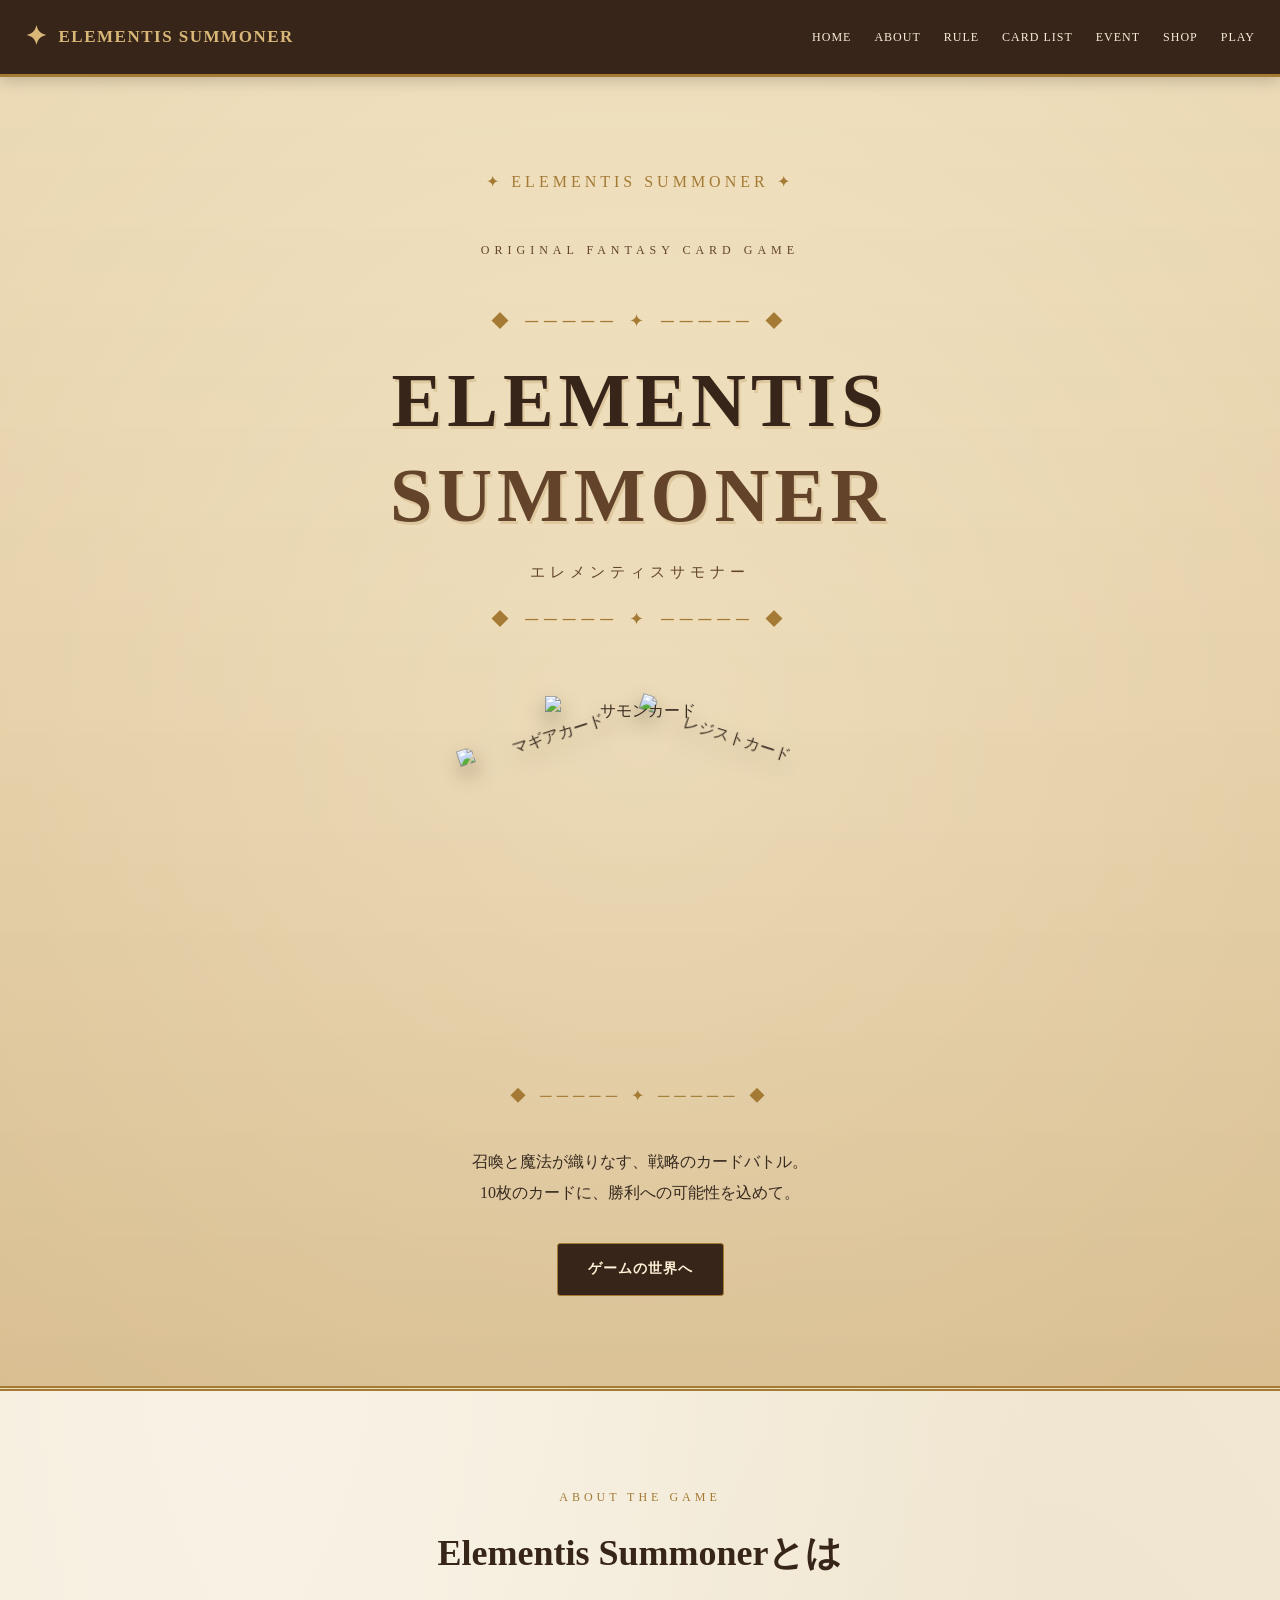
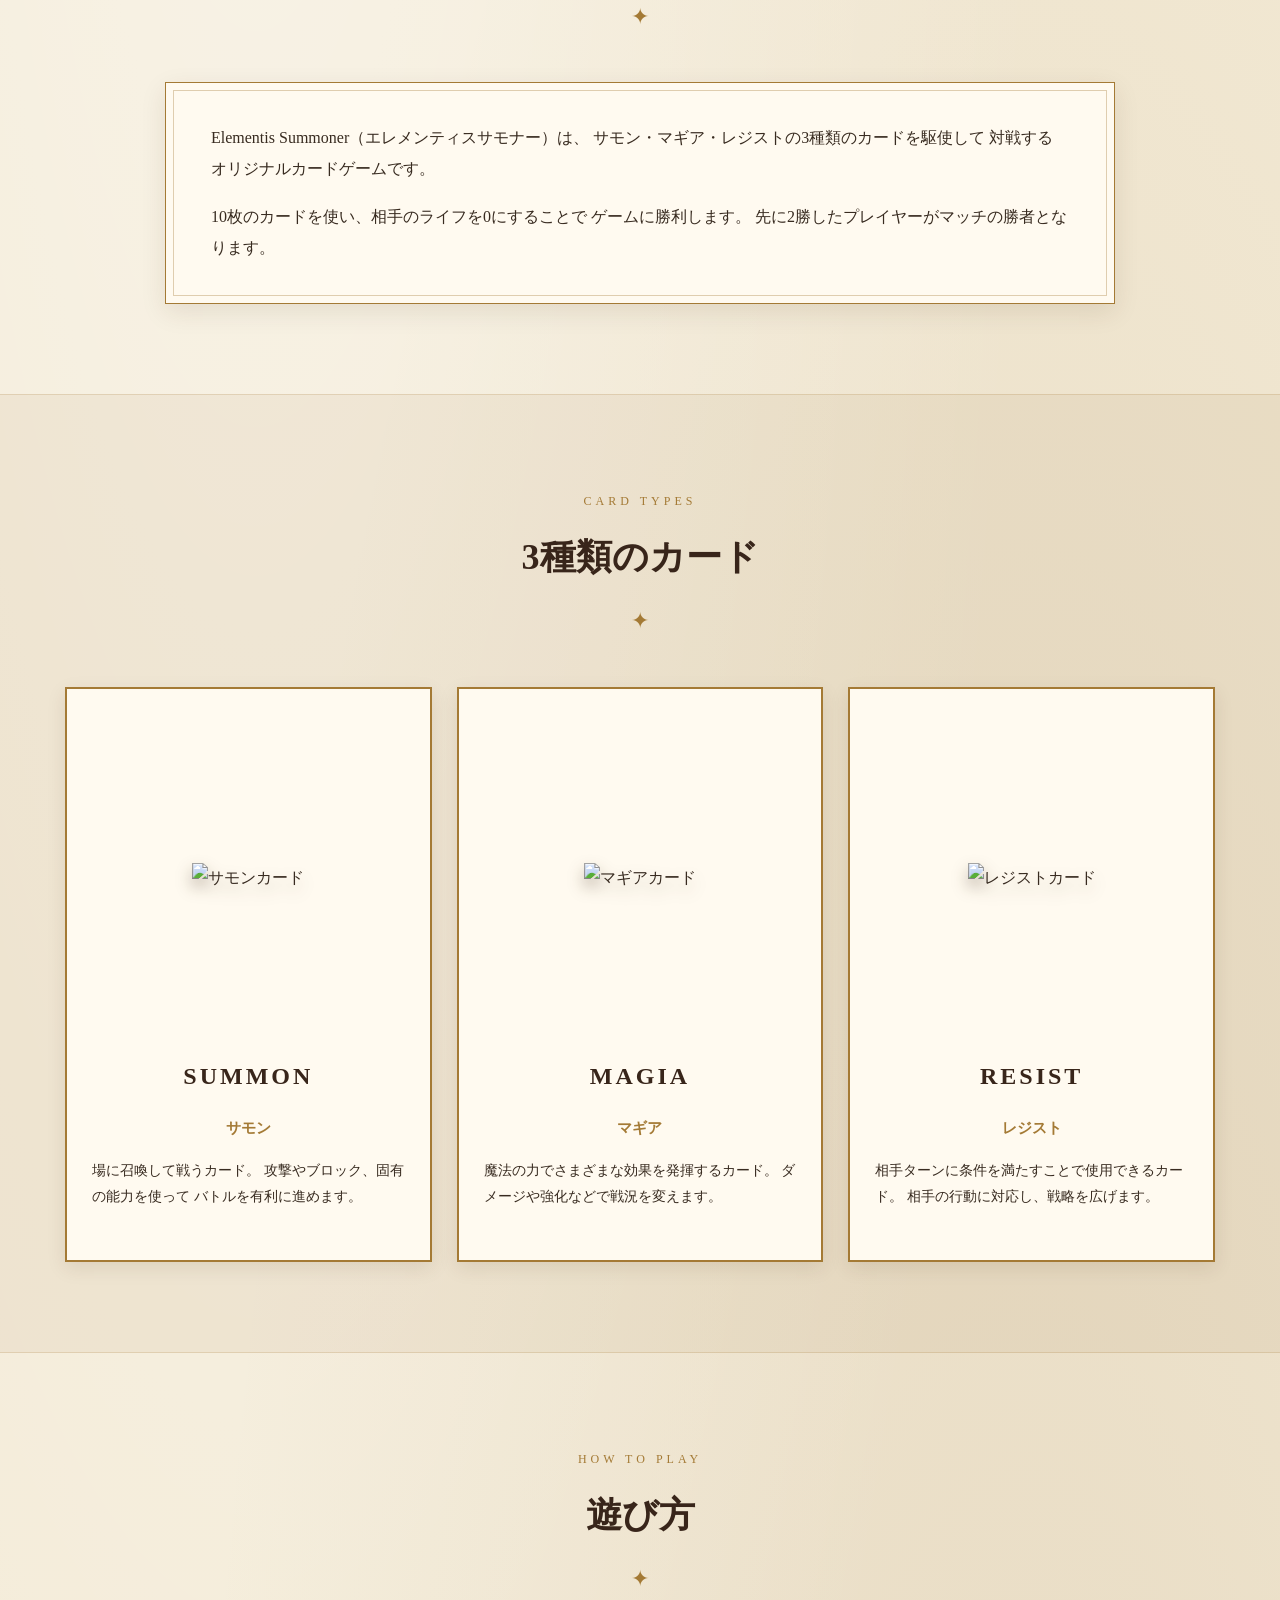
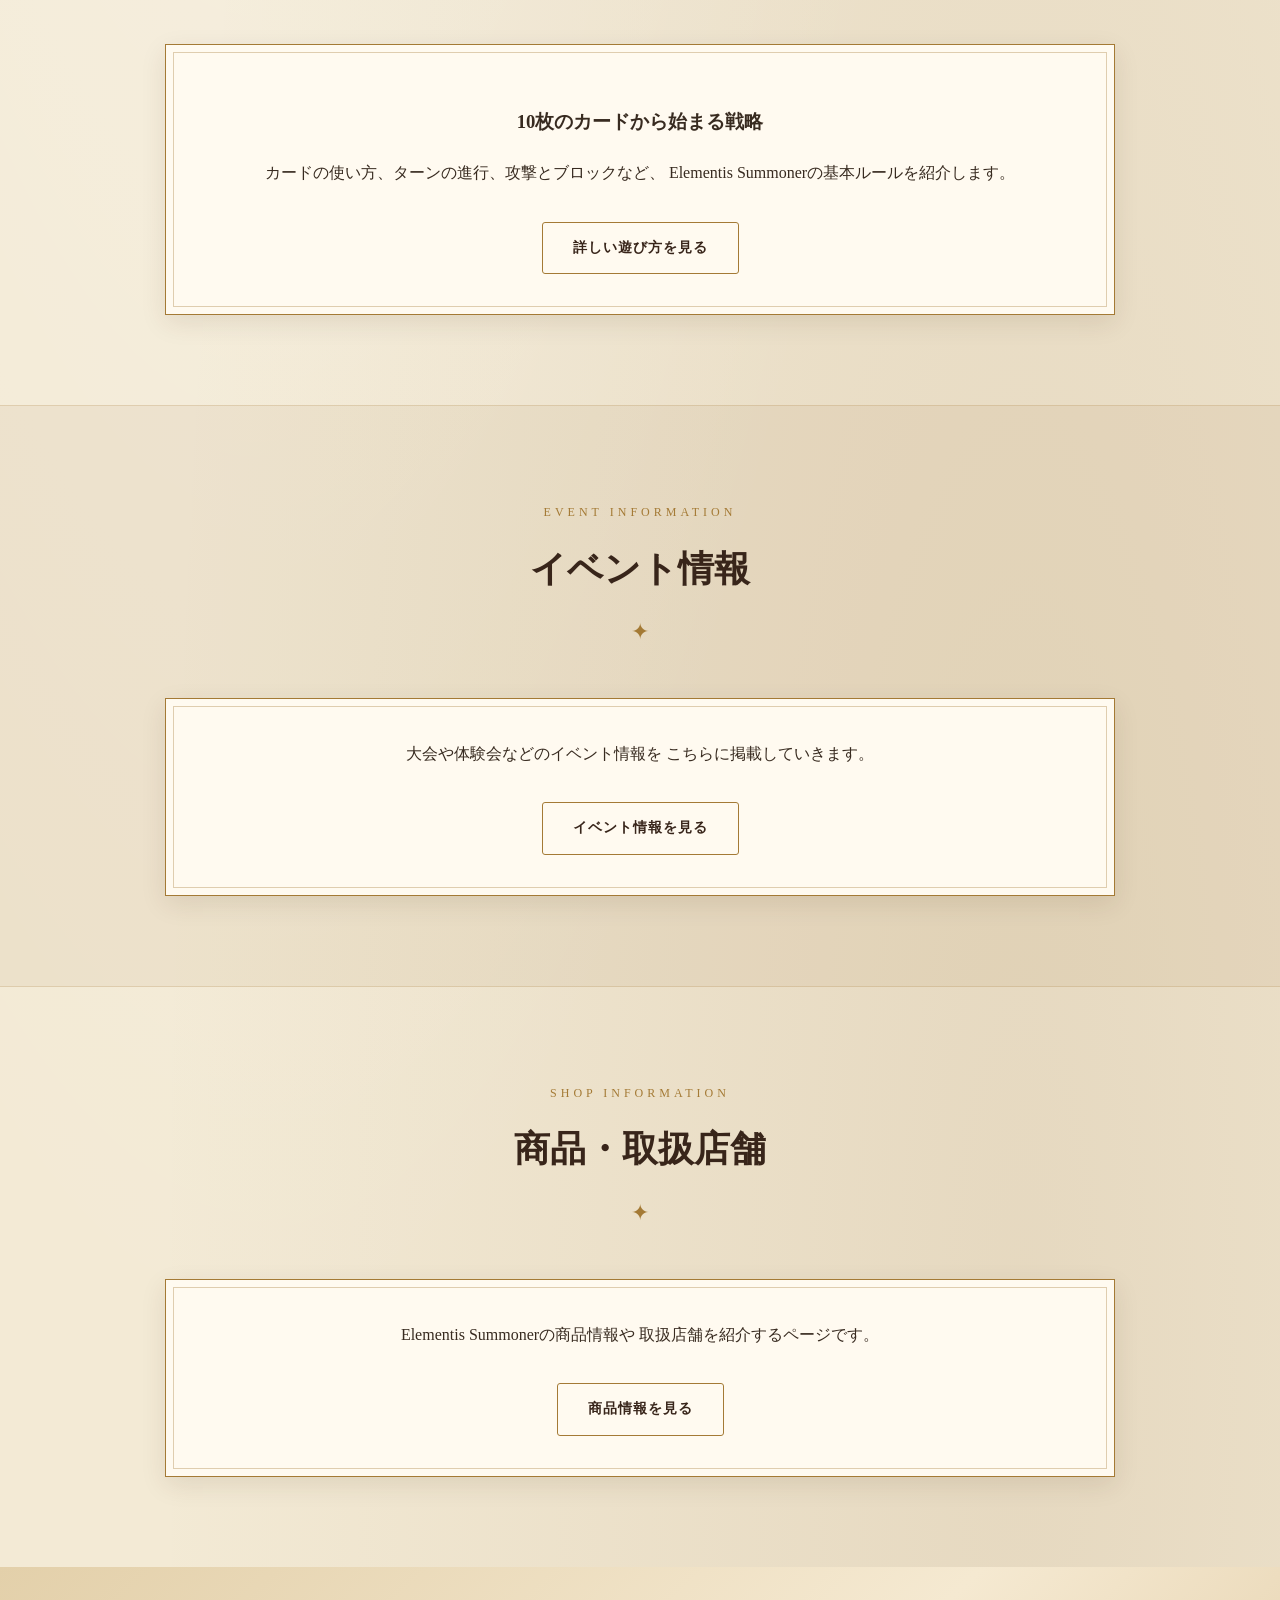
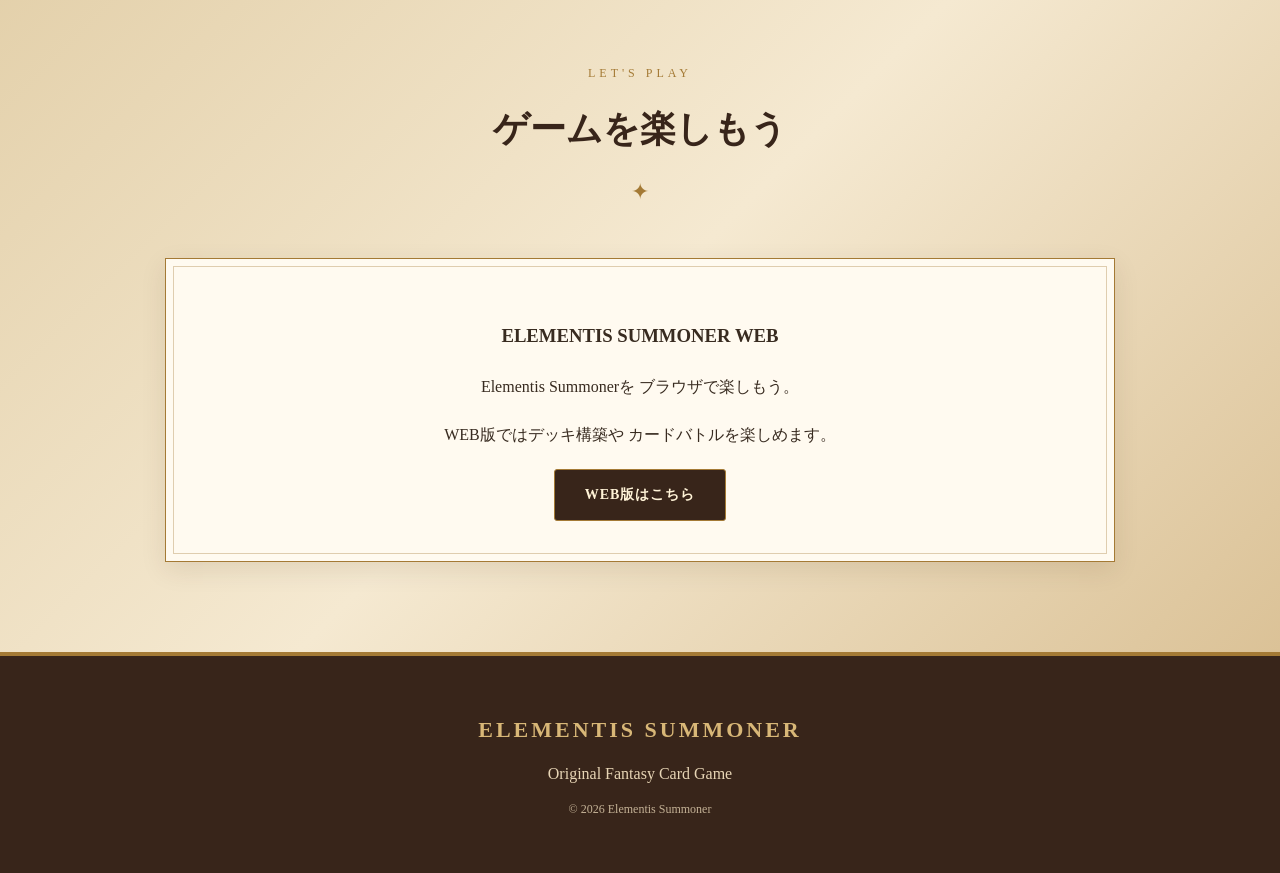
==== index.html @ 1e60ca6b "Add files via upload" ====
<!DOCTYPE html>
<html lang="ja">
<head>
  <meta charset="UTF-8">
  <meta name="viewport" content="width=device-width, initial-scale=1.0">

  <title>Elementis Summoner | 公式サイト</title>
  <meta name="description" content="オリジナルカードゲーム Elementis Summoner（エレメンティスサモナー）の公式サイト。ゲーム紹介、遊び方、カードリスト、イベント情報など。">

  <link rel="stylesheet" href="./style.css">
  <script src="./script.js" defer></script>
</head>

<body>

  <!-- ヘッダー -->
  <header class="site-header">
    <div class="header-inner">
      <a class="site-brand" href="#home">
        <span class="brand-mark">✦</span>
        <span>ELEMENTIS SUMMONER</span>
      </a>

      <button class="menu-toggle"
              type="button"
              aria-label="メニューを開く"
              aria-expanded="false"
              aria-controls="site-nav">
        ☰
      </button>



<nav id="site-nav" class="site-nav" aria-label="メインメニュー">

  <a href="./index.html#home">HOME</a>
  <a href="./index.html#about">ABOUT</a>
  <a href="./rules.html">RULE</a>
  <a href="./cards.html">CARD LIST</a>
  <a href="./event.html">EVENT</a>
  <a href="./shop.html">SHOP</a>
  <a href="./play.html">PLAY</a>

</nav>


    </div>
  </header>

  <main>

    <!-- メインビジュアル -->
    <section id="home" class="hero">
      <div class="hero-ornament">✦ ELEMENTIS SUMMONER ✦</div>

      <p class="hero-subtitle">ORIGINAL FANTASY CARD GAME</p>



<div class="hero-title-area">

  <div class="hero-title-decoration">
    ◆ ───── ✦ ───── ◆
  </div>

  <h1 class="hero-main-title">
    ELEMENTIS
    <span>SUMMONER</span>
  </h1>

  <p class="hero-title-jp">
    エレメンティスサモナー
  </p>

  <div class="hero-title-decoration">
    ◆ ───── ✦ ───── ◆
  </div>

</div>


<div class="hero-cards">

  <!-- 左：マギア -->
  <img
    src="./images/card-magia.jpg"
    alt="マギアカード"
    class="hero-card hero-card-left"
  >

  <!-- 中央：サモン -->
  <img
    src="./images/card-summon.jpg"
    alt="サモンカード"
    class="hero-card hero-card-center"
  >

  <!-- 右：レジスト -->
  <img
    src="./images/card-resist.jpg"
    alt="レジストカード"
    class="hero-card hero-card-right"
  >

</div>



      <div class="hero-divider">◆ ───── ✦ ───── ◆</div>

      <p class="hero-description">
        召喚と魔法が織りなす、戦略のカードバトル。<br>
        10枚のカードに、勝利への可能性を込めて。
      </p>

      <a href="#about" class="button button-primary">
        ゲームの世界へ
      </a>
    </section>

    <!-- ゲーム紹介 -->
    <section id="about" class="section">
      <div class="section-heading">
        <span class="section-en">ABOUT THE GAME</span>
        <h2>Elementis Summonerとは</h2>
        <div class="heading-line">✦</div>
      </div>

      <div class="paper-panel">
        <p>
          Elementis Summoner（エレメンティスサモナー）は、
          サモン・マギア・レジストの3種類のカードを駆使して
          対戦するオリジナルカードゲームです。
        </p>

        <p>
          10枚のカードを使い、相手のライフを0にすることで
          ゲームに勝利します。
          先に2勝したプレイヤーがマッチの勝者となります。
        </p>
      </div>
    </section>

    <!-- カードの種類 -->
    <section id="cards" class="section section-alt">
      <div class="section-heading">
        <span class="section-en">CARD TYPES</span>
        <h2>3種類のカード</h2>
        <div class="heading-line">✦</div>
      </div>


<div class="card-grid">

  <!-- サモン -->
  <article class="feature-card">

    <div class="feature-card-image">
      <img
        src="./images/card-summon.jpg"
        alt="サモンカード"
        loading="lazy"
      >
    </div>

    <h3>SUMMON</h3>
    <p class="feature-jp">サモン</p>

    <p class="feature-description">
      場に召喚して戦うカード。
      攻撃やブロック、固有の能力を使って
      バトルを有利に進めます。
    </p>

  </article>

  <!-- マギア -->
  <article class="feature-card">

    <div class="feature-card-image">
      <img
        src="./images/card-magia.jpg"
        alt="マギアカード"
        loading="lazy"
      >
    </div>

    <h3>MAGIA</h3>
    <p class="feature-jp">マギア</p>

    <p class="feature-description">
      魔法の力でさまざまな効果を発揮するカード。
      ダメージや強化などで戦況を変えます。
    </p>

  </article>

  <!-- レジスト -->
  <article class="feature-card">

    <div class="feature-card-image">
      <img
        src="./images/card-resist.jpg"
        alt="レジストカード"
        loading="lazy"
      >
    </div>

    <h3>RESIST</h3>
    <p class="feature-jp">レジスト</p>

    <p class="feature-description">
      相手ターンに条件を満たすことで使用できるカード。
      相手の行動に対応し、戦略を広げます。
    </p>

  </article>

</div>

    </section>

    <!-- 遊び方 -->
    <section id="rules" class="section">
      <div class="section-heading">
        <span class="section-en">HOW TO PLAY</span>
        <h2>遊び方</h2>
        <div class="heading-line">✦</div>
      </div>

      <div class="paper-panel center">
        <h3>10枚のカードから始まる戦略</h3>
        <p>
          カードの使い方、ターンの進行、攻撃とブロックなど、
          Elementis Summonerの基本ルールを紹介します。
        </p>

<a class="button button-outline" href="./rules.html">
  詳しい遊び方を見る
</a>
      </div>
    </section>

    <!-- イベント -->

<!-- イベント -->

<section id="events" class="section section-alt">

  <div class="section-heading">

    <span class="section-en">
      EVENT INFORMATION
    </span>

    <h2>イベント情報</h2>

    <div class="heading-line">✦</div>

  </div>

  <div class="paper-panel center">

    <p>
      大会や体験会などのイベント情報を
      こちらに掲載していきます。
    </p>

    <a
      class="button button-outline"
      href="./event.html">

      イベント情報を見る

    </a>

  </div>

</section>



<!-- ショップ -->

<section id="shop" class="section">

  <div class="section-heading">

    <span class="section-en">
      SHOP INFORMATION
    </span>

    <h2>商品・取扱店舗</h2>

    <div class="heading-line">✦</div>

  </div>

  <div class="paper-panel center">

    <p>
      Elementis Summonerの商品情報や
      取扱店舗を紹介するページです。
    </p>

    <a
      class="button button-outline"
      href="./shop.html">

      商品情報を見る

    </a>

  </div>

</section>



<!-- プレイ -->

<section id="play" class="section section-play">

  <div class="section-heading">

    <span class="section-en">
      LET'S PLAY
    </span>

    <h2>ゲームを楽しもう</h2>

    <div class="heading-line">✦</div>

  </div>

  <div class="paper-panel center">

    <h3>ELEMENTIS SUMMONER WEB</h3>

    <p>
      Elementis Summonerを
      ブラウザで楽しもう。
    </p>

    <p>
      WEB版ではデッキ構築や
      カードバトルを楽しめます。
    </p>

    <a
      class="button button-primary"
      href="./play.html">

      WEB版はこちら

    </a>

  </div>

</section>


  </main>

  <footer class="site-footer">
    <p class="footer-title">ELEMENTIS SUMMONER</p>
    <p>Original Fantasy Card Game</p>
    <p class="copyright">
      &copy; <span id="current-year"></span>
      Elementis Summoner
    </p>
  </footer>

</body>
</html>
---- style.css ----
/* ========================================
   基本設定
======================================== */

:root {
  --paper: #f3ead5;
  --paper-light: #fffaf0;
  --paper-dark: #e4d2ad;
  --brown: #38251a;
  --brown-light: #63442b;
  --gold: #a47a35;
  --gold-light: #d8b777;
  --text: #382b20;
}

* {
  box-sizing: border-box;
}

html {
  scroll-behavior: smooth;
  scroll-padding-top: 85px;
}

body {
  margin: 0;
  color: var(--text);
  font-family:
    "Yu Mincho",
    "Hiragino Mincho ProN",
    "Noto Serif JP",
    serif;
  line-height: 1.9;
  background-color: var(--paper);
  background-image:
    radial-gradient(
      ellipse at 20% 15%,
      rgba(255, 255, 255, 0.45),
      transparent 55%
    ),
    radial-gradient(
      ellipse at 80% 80%,
      rgba(133, 89, 38, 0.12),
      transparent 60%
    );
}

a {
  color: inherit;
  text-decoration: none;
}

button {
  font: inherit;
}

/* ========================================
   ヘッダー
======================================== */

.site-header {
  position: sticky;
  top: 0;
  z-index: 1000;
  background: var(--brown);
  border-bottom: 3px solid var(--gold);
  box-shadow: 0 3px 15px rgba(0, 0, 0, 0.2);
}

.header-inner {
  max-width: 1300px;
  min-height: 74px;
  margin: auto;
  padding: 0 25px;
  display: flex;
  align-items: center;
  justify-content: space-between;
  gap: 20px;
}

.site-brand {
  display: flex;
  align-items: center;
  gap: 10px;
  color: var(--gold-light);
  font-size: 17px;
  font-weight: bold;
  letter-spacing: 1.5px;
}

.brand-mark {
  font-size: 26px;
}

.site-nav {
  display: flex;
  align-items: center;
  gap: 23px;
}

.site-nav a {
  color: #f7edd8;
  font-size: 12px;
  letter-spacing: 1px;
  transition: color 0.2s;
}

.site-nav a:hover {
  color: var(--gold-light);
}

.menu-toggle {
  display: none;
  background: none;
  border: 1px solid var(--gold-light);
  color: var(--gold-light);
  border-radius: 5px;
  padding: 2px 12px;
  font-size: 25px;
  cursor: pointer;
}

/* ========================================
   メインビジュアル
======================================== */

.hero {
  min-height: 570px;
  padding: 90px 20px;
  display: flex;
  flex-direction: column;
  align-items: center;
  justify-content: center;
  text-align: center;

  background:
    linear-gradient(
      rgba(245, 231, 198, 0.8),
      rgba(220, 195, 151, 0.85)
    ),
    radial-gradient(
      ellipse at center,
      #fff9e9,
      #c5a573
    );

  border-bottom: 5px double var(--gold);
}

.hero-ornament {
  color: var(--gold);
  font-size: 16px;
  letter-spacing: 4px;
  margin-bottom: 30px;
}

.hero-subtitle {
  color: var(--brown-light);
  font-size: 12px;
  letter-spacing: 5px;
}

.hero h1 {
  margin: 15px 0;
  color: var(--brown);
  font-size: clamp(36px, 6vw, 76px);
  line-height: 1.25;
  letter-spacing: 5px;
  text-shadow: 2px 3px 0 rgba(164, 122, 53, 0.2);
}

.hero h1 span {
  color: var(--brown-light);
}

.hero-divider {
  color: var(--gold);
  letter-spacing: 5px;
  margin: 20px 0;
}

.hero-description {
  font-size: 16px;
  margin-bottom: 35px;
}

/* ========================================
   共通セクション
======================================== */

.section {
  padding: 90px 22px;
}

.section-alt {
  background: rgba(145, 103, 52, 0.07);
  border-top: 1px solid rgba(164, 122, 53, 0.2);
  border-bottom: 1px solid rgba(164, 122, 53, 0.2);
}

.section-heading {
  text-align: center;
  margin-bottom: 45px;
}

.section-en {
  color: var(--gold);
  font-size: 12px;
  letter-spacing: 4px;
}

.section-heading h2 {
  margin: 8px 0;
  font-size: clamp(25px, 3.5vw, 36px);
  color: var(--brown);
}

.heading-line {
  color: var(--gold);
  font-size: 22px;
}

.paper-panel {
  max-width: 950px;
  margin: auto;
  padding: 40px 45px;
  background: var(--paper-light);
  border: 1px solid var(--gold);
  outline: 1px solid rgba(164, 122, 53, 0.35);
  outline-offset: -9px;
  box-shadow: 0 8px 24px rgba(64, 39, 15, 0.1);
}

.paper-panel p {
  margin: 0 0 18px;
}

.paper-panel p:last-child {
  margin-bottom: 0;
}

.center {
  text-align: center;
}

/* ========================================
   ボタン
======================================== */

.button {
  display: inline-block;
  padding: 12px 30px;
  border-radius: 3px;
  font-size: 14px;
  font-weight: bold;
  letter-spacing: 1px;
  text-align: center;
  transition:
    transform 0.2s,
    background 0.2s;
}

.button:hover {
  transform: translateY(-3px);
}

.button-primary {
  background: var(--brown);
  border: 1px solid var(--gold);
  color: #fff3d7;
}

.button-primary:hover {
  background: var(--brown-light);
}

.button-outline {
  border: 1px solid var(--gold);
  color: var(--brown);
  margin-top: 15px;
}

.button-outline:hover {
  background: var(--paper-dark);
}

/* ========================================
   カード紹介
======================================== */

.card-grid {
  max-width: 1150px;
  margin: auto;
  display: grid;
  grid-template-columns: repeat(3, minmax(0, 1fr));
  gap: 25px;
}

.feature-card {
  padding: 35px 25px;
  text-align: center;
  background: var(--paper-light);
  border: 2px solid var(--gold);
  box-shadow: 0 6px 18px rgba(64, 39, 15, 0.1);
}

.feature-icon {
  color: var(--gold);
  font-size: 54px;
  line-height: 1.5;
}

.feature-card h3 {
  margin: 12px 0 0;
  color: var(--brown);
  font-size: 24px;
  letter-spacing: 3px;
}

.feature-jp {
  color: var(--gold);
  font-size: 15px;
  font-weight: bold;
}

.feature-card > p:last-child {
  text-align: left;
  font-size: 14px;
}

/* ========================================
   プレイエリア
======================================== */

.section-play {
  background: linear-gradient(
    135deg,
    #e3d0aa,
    #f5e9d1,
    #dbc297
  );
}

.play-grid {
  max-width: 950px;
  margin: auto;
  display: grid;
  grid-template-columns: repeat(2, minmax(0, 1fr));
  gap: 25px;
}

.play-panel {
  padding: 35px 25px;
  background: var(--paper-light);
  border: 1px solid var(--gold);
  text-align: center;
}

.play-panel h3 {
  margin-top: 0;
  color: var(--brown);
  letter-spacing: 2px;
}

.coming-soon {
  color: var(--gold);
  font-weight: bold;
}

/* ========================================
   フッター
======================================== */

.site-footer {
  padding: 45px 20px;
  text-align: center;
  background: var(--brown);
  color: #e7d5b5;
  border-top: 4px solid var(--gold);
}

.footer-title {
  color: var(--gold-light);
  font-size: 22px;
  font-weight: bold;
  letter-spacing: 3px;
}

.site-footer p {
  margin: 8px 0;
}

.copyright {
  font-size: 12px;
  opacity: 0.8;
}

/* ========================================
   スマートフォン対応
======================================== */

@media (max-width: 900px) {

  .header-inner {
    min-height: 65px;
    padding: 0 16px;
  }

  .site-brand {
    font-size: 13px;
    letter-spacing: 0.5px;
  }

  .menu-toggle {
    display: block;
  }

  .site-nav {
    display: none;
    position: absolute;
    top: 100%;
    left: 0;
    right: 0;
    padding: 15px 20px;
    background: var(--brown);
    border-bottom: 2px solid var(--gold);
    flex-direction: column;
    align-items: stretch;
    gap: 0;
  }

  .site-nav.open {
    display: flex;
  }

  .site-nav a {
    padding: 12px;
    border-bottom: 1px solid rgba(255,255,255,0.12);
    font-size: 14px;
  }

  .hero {
    min-height: 490px;
    padding: 65px 15px;
  }

  .hero h1 {
    letter-spacing: 2px;
  }

  .hero-description {
    font-size: 14px;
  }

  .section {
    padding: 65px 16px;
  }

  .paper-panel {
    padding: 35px 25px;
  }

  .card-grid {
    grid-template-columns: 1fr;
    max-width: 450px;
  }

  .play-grid {
    grid-template-columns: 1fr;
    max-width: 450px;
  }

}

@media (max-width: 380px) {

  .site-brand {
    font-size: 11px;
  }

  .hero-ornament {
    font-size: 12px;
    letter-spacing: 2px;
  }

  .hero h1 {
    font-size: 33px;
  }

  .paper-panel {
    padding: 30px 20px;
  }

}

@media (prefers-reduced-motion: reduce) {
  html {
    scroll-behavior: auto;
  }

  .button {
    transition: none;
  }
}


/* ========================================
   公式ロゴ
======================================== */

.hero-logo {
  width: min(90%, 650px);
  margin: 15px auto 25px;
  line-height: 1;
}

.hero-logo img {
  display: block;
  width: 100%;
  height: auto;
  object-fit: contain;
  filter: drop-shadow(
    0 5px 8px rgba(50, 30, 10, 0.25)
  );
}


/* ========================================
   メインカード表示
======================================== */

.hero-cards {
  position: relative;
  width: 460px;
  max-width: 100%;
  height: 340px;
  margin: 20px auto 25px;
}

.hero-card {
  position: absolute;
  top: 0;
  left: 50%;
  width: 190px;
  height: auto;
  max-height: 300px;
  object-fit: contain;
  transform-origin: center 90%;
  filter: drop-shadow(
    0 10px 10px rgba(40, 25, 10, 0.35)
  );
  transition: transform 0.3s ease;
}

/* 左側のカード */

.hero-card-left {
  z-index: 1;
  transform:
    translateX(-95%)
    translateY(25px)
    rotate(-18deg);
}

/* 中央のカード */

.hero-card-center {
  z-index: 3;
  transform:
    translateX(-50%)
    translateY(0)
    rotate(0deg);
}

/* 右側のカード */

.hero-card-right {
  z-index: 2;
  transform:
    translateX(-5%)
    translateY(25px)
    rotate(18deg);
}


/* ========================================
   スマートフォン対応
======================================== */

@media (max-width: 600px) {

  .hero-logo {
    width: 95%;
    margin-bottom: 15px;
  }

  .hero-cards {
    width: 300px;
    height: 245px;
    margin: 10px auto 20px;
  }

  .hero-card {
    width: 130px;
    max-height: 210px;
  }

  .hero-card-left {
    transform:
      translateX(-95%)
      translateY(20px)
      rotate(-18deg);
  }

  .hero-card-center {
    transform:
      translateX(-50%)
      translateY(0)
      rotate(0deg);
  }

  .hero-card-right {
    transform:
      translateX(-5%)
      translateY(20px)
      rotate(18deg);
  }

}

@media (prefers-reduced-motion: reduce) {
  .hero-card {
    transition: none;
  }
}

/* ========================================
   Elementis Summoner タイトル
======================================== */

.hero-title-area {
  width: 100%;
  max-width: 750px;
  margin: 15px auto 25px;
  text-align: center;
}

.hero-title-decoration {
  color: #a47a35;
  font-size: 18px;
  letter-spacing: 6px;
  margin: 15px 0;
}

.hero-main-title {
  margin: 20px 0 10px;
  color: #38251a;
  font-family: Georgia, "Times New Roman", serif;
  font-size: clamp(38px, 6vw, 78px);
  line-height: 1.2;
  letter-spacing: 5px;
  text-shadow:
    1px 1px 0 #d8b777,
    2px 2px 0 #a47a35,
    4px 5px 8px rgba(50, 30, 10, 0.25);
}

.hero-main-title span {
  display: block;
  color: #63442b;
}

.hero-title-jp {
  margin: 12px 0;
  font-size: 15px;
  letter-spacing: 5px;
  color: #63442b;
}

@media (max-width: 600px) {

  .hero-main-title {
    font-size: clamp(30px, 9vw, 48px);
    letter-spacing: 2px;
  }

  .hero-title-decoration {
    font-size: 13px;
    letter-spacing: 2px;
  }

  .hero-title-jp {
    font-size: 12px;
    letter-spacing: 2px;
  }

}

/* ========================================
   カード紹介画像
======================================== */

.feature-card-image {
  display: flex;
  align-items: center;
  justify-content: center;
  height: 310px;
  margin-bottom: 20px;
}

.feature-card-image img {
  display: block;
  width: auto;
  max-width: 100%;
  max-height: 290px;
  object-fit: contain;

  filter: drop-shadow(
    0 8px 8px rgba(50, 30, 10, 0.3)
  );

  transition: transform 0.25s ease;
}

.feature-card:hover .feature-card-image img {
  transform: translateY(-6px);
}

.feature-description {
  line-height: 1.9;
  text-align: left;
}

/* スマートフォン */

@media (max-width: 600px) {

  .feature-card-image {
    height: 270px;
  }

  .feature-card-image img {
    max-height: 250px;
  }

}

@media (prefers-reduced-motion: reduce) {
  .feature-card-image img {
    transition: none;
  }

  .feature-card:hover .feature-card-image img {
    transform: none;
  }
}



/* ========================================
   RULE PAGE
======================================== */

.rule-hero {
  padding: 75px 20px;
  text-align: center;
  background: linear-gradient(
    135deg,
    #e6d3ae,
    #fff7e5,
    #ddc69a
  );
  border-bottom: 3px double #a47a35;
}

.rule-hero h1 {
  margin: 10px 0;
  color: #38251a;
  font-size: clamp(32px, 5vw, 52px);
}

.rule-hero p {
  color: #a47a35;
  letter-spacing: 4px;
}

.rule-section {
  padding: 55px 20px;
  scroll-margin-top: 85px;
}

.rule-alt {
  background: rgba(145, 103, 52, 0.07);
}

.rule-container {
  max-width: 1050px;
  margin: auto;
}

.rule-heading {
  display: flex;
  align-items: center;
  gap: 15px;
  color: #38251a;
  font-size: clamp(23px, 3vw, 30px);
  border-bottom: 2px solid #a47a35;
  padding-bottom: 12px;
  margin: 0 0 30px;
}

.rule-heading span {
  color: #a47a35;
  font-family: Georgia, serif;
  font-size: 32px;
}

.rule-paper {
  background: #fffaf0;
  border: 1px solid #a47a35;
  padding: 35px 40px;
  line-height: 2;
  box-shadow: 0 5px 18px rgba(50,30,10,0.08);
}

.rule-paper h3 {
  color: #63442b;
  margin-top: 30px;
  border-left: 4px solid #a47a35;
  padding-left: 12px;
}

.rule-paper h3:first-child {
  margin-top: 0;
}

.rule-paper li {
  padding: 5px 0;
}

.rule-emphasis {
  font-weight: bold;
  color: #8c6329;
  text-align: center;
  font-size: 18px;
}

.rule-note {
  font-size: 13px;
  color: #776958;
}

/* 目次 */

.rule-toc {
  background: #fffaf0;
  border: 2px solid #a47a35;
  padding: 30px;
}

.rule-toc h2 {
  margin-top: 0;
  color: #63442b;
  text-align: center;
  letter-spacing: 3px;
}

.rule-toc a {
  display: block;
  padding: 8px 12px;
  border-bottom: 1px solid #e4d2ad;
}

.rule-toc a:hover {
  background: #f3ead5;
}

/* カード */

.rule-card-grid {
  display: grid;
  grid-template-columns: repeat(3, minmax(0, 1fr));
  gap: 25px;
}

.rule-card {
  padding: 25px;
  background: #fffaf0;
  border: 1px solid #a47a35;
  text-align: center;
}

.rule-card img {
  display: block;
  max-width: 100%;
  width: auto;
  height: 280px;
  margin: 0 auto 20px;
  object-fit: contain;
}

.rule-card h3 {
  color: #38251a;
  margin-bottom: 0;
}

.rule-card h4 {
  color: #a47a35;
  margin-top: 0;
}

.rule-card p {
  text-align: left;
  font-size: 14px;
}

/* ゾーン */

.rule-info-grid {
  display: grid;
  grid-template-columns: repeat(2, minmax(0, 1fr));
  gap: 20px;
}

.rule-info {
  background: #fffaf0;
  padding: 25px;
  border: 1px solid #a47a35;
}

.rule-info h3 {
  margin-top: 0;
  color: #63442b;
}

/* 最下部 */

.rule-bottom {
  text-align: center;
}

/* スマートフォン */

@media (max-width: 700px) {

  .rule-section {
    padding: 40px 15px;
  }

  .rule-paper {
    padding: 25px 20px;
  }

  .rule-card-grid {
    grid-template-columns: 1fr;
    max-width: 400px;
    margin: auto;
  }

  .rule-info-grid {
    grid-template-columns: 1fr;
  }

  .rule-toc {
    padding: 20px;
  }

  .rule-card img {
    height: 250px;
  }

}


/* ========================================
   紙のカード用プレイフィールド
======================================== */

.paper-field-guide {
  padding: 25px;
  margin-bottom: 30px;
  background: #fffaf0;
  border: 1px solid #a47a35;
}

.paper-field-guide h3 {
  margin-top: 0;
  color: #63442b;
  text-align: center;
}

.paper-field-guide > p {
  line-height: 1.9;
}

.paper-field {
  display: grid;
  grid-template-columns: minmax(0, 1fr) 145px;
  gap: 15px;
  padding: 25px 15px;
  background: #e8d9b9;
  border: 2px solid #a47a35;
  border-radius: 5px;
}

.paper-field-main {
  min-width: 0;
}

.paper-zone-title {
  margin-bottom: 12px;
  color: #63442b;
  font-size: 13px;
  font-weight: bold;
  text-align: center;
}

.paper-summons,
.paper-costs {
  display: flex;
  justify-content: center;
  gap: 10px;
}

.paper-summons {
  margin-bottom: 30px;
}

.paper-summon-card,
.paper-cost-card {
  display: flex;
  align-items: center;
  justify-content: center;
  width: 75px;
  aspect-ratio: 0.72;
  border-radius: 5px;
  flex-shrink: 1;
  min-width: 0;
}

.paper-summon-card {
  background: #fff7e8;
  border: 3px double #a47a35;
  color: #63442b;
  font-size: 10px;
}

.paper-cost-card {
  background: #493022;
  border: 3px double #c9a76a;
  color: #d8b777;
  font-size: 24px;
}

/* クールゾーン */

.paper-cool-area {
  min-width: 0;
  border-left: 1px dashed #a47a35;
  padding-left: 15px;
}

.paper-cool-stack {
  position: relative;
  height: 235px;
  width: 100%;
}

.paper-cool-card {
  position: absolute;
  top: 0;
  left: 50%;
  width: min(100%, 95px);
  aspect-ratio: 0.72;
  transform: translateX(-50%);
  background: #fff7e8;
  border: 2px solid #a47a35;
  border-radius: 5px;
  box-shadow: 0 3px 5px rgba(50,30,10,.18);
}

.paper-cool-card:nth-child(1) {
  top: 0;
  z-index: 1;
}

.paper-cool-card:nth-child(2) {
  top: 36px;
  z-index: 2;
}

.paper-cool-card:nth-child(3) {
  top: 72px;
  z-index: 3;
}

.paper-cool-card span {
  display: block;
  padding: 6px 4px;
  color: #38251a;
  font-size: 10px;
  text-align: center;
  background: #e4d2ad;
}

.paper-cool-caption {
  font-size: 11px;
  text-align: center;
  color: #63442b;
}

.paper-field-caption {
  margin-top: 12px;
  text-align: center;
  font-size: 13px;
  color: #63442b;
}

/* スマートフォン */

@media (max-width: 600px) {

  .paper-field-guide {
    padding: 12px;
  }

  .paper-field {
    grid-template-columns: minmax(0, 1fr) 85px;
    gap: 8px;
    padding: 15px 6px;
  }

  .paper-summons,
  .paper-costs {
    gap: 4px;
  }

  .paper-summon-card,
  .paper-cost-card {
    width: 100%;
    font-size: 7px;
  }

  .paper-cool-area {
    padding-left: 6px;
  }

  .paper-cool-card span {
    font-size: 7px;
    padding: 4px 2px;
  }

  .paper-cool-stack {
    height: 175px;
  }

  .paper-cool-card:nth-child(2) {
    top: 26px;
  }

  .paper-cool-card:nth-child(3) {
    top: 52px;
  }

  .paper-zone-title {
    font-size: 10px;
  }
}

/* ========================================
   手札の配置
======================================== */

.paper-hand-area {
  padding: 18px 12px;
  background: #e8d9b9;
  border: 2px solid #a47a35;
  border-top: none;
  border-radius: 0 0 5px 5px;
}

.paper-hand-cards {
  display: flex;
  justify-content: center;
  gap: 10px;
}

.paper-hand-card {
  display: flex;
  justify-content: center;
  align-items: center;
  width: 75px;
  aspect-ratio: 0.72;
  border-radius: 5px;
  border: 3px double #a47a35;
  background: #fff7e8;
  color: #63442b;
  font-size: 10px;
}

/* クールゾーン：2枚用 */

.paper-cool-stack {
  height: 185px;
}

.paper-cool-card:nth-child(2) {
  top: 36px;
}

/* スマートフォン */

@media (max-width: 600px) {

  .paper-hand-card {
    width: 55px;
    font-size: 9px;
  }

  .paper-cool-stack {
    height: 145px;
  }

  .paper-cool-card:nth-child(2) {
    top: 26px;
  }

}


/* ========================================
   実際のカード画像
======================================== */

.paper-real-card {
  display: block;
  width: 75px;
  max-width: 100%;
  height: auto;
  aspect-ratio: 0.72;
  object-fit: contain;
  flex-shrink: 1;

  filter: drop-shadow(
    0 3px 4px rgba(40,25,10,0.25)
  );
}

/* クールゾーン */

.paper-cool-stack {
  position: relative;
  height: 185px;
}

.paper-cool-real-card {
  position: absolute;
  left: 50%;
  width: min(100%, 95px);
  height: auto;
  aspect-ratio: 0.72;
  object-fit: contain;

  transform: translateX(-50%);

  filter: drop-shadow(
    0 3px 4px rgba(40,25,10,0.25)
  );
}

.paper-cool-real-card:nth-child(1) {
  top: 0;
  z-index: 1;
}

.paper-cool-real-card:nth-child(2) {
  top: 36px;
  z-index: 2;
}

/* スマートフォン */

@media (max-width: 600px) {

  .paper-real-card {
    width: 55px;
  }

  .paper-cool-real-card {
    width: min(100%, 65px);
  }

  .paper-cool-stack {
    height: 145px;
  }

  .paper-cool-real-card:nth-child(2) {
    top: 26px;
  }

}


/* ========================================
   CARD LIST
======================================== */

.card-search-panel {
  display: grid;
  grid-template-columns: 2fr repeat(3, 1fr) auto;
  gap: 12px;
  margin-bottom: 25px;
  padding: 20px;
  background: #fffaf0;
  border: 1px solid #a47a35;
}

.card-search-panel input,
.card-search-panel select,
.card-search-panel button {
  min-width: 0;
  padding: 12px;
  border: 1px solid #a47a35;
  border-radius: 4px;
  font: inherit;
}

.card-search-panel button {
  background: #63442b;
  color: #fffaf0;
  cursor: pointer;
}

.card-result-count {
  margin-bottom: 20px;
  color: #63442b;
  text-align: right;
}

.official-card-grid {
  display: grid;
  grid-template-columns: repeat(5, minmax(0, 1fr));
  gap: 20px;
}

.official-card-item {
  min-width: 0;
  padding: 12px;
  background: #fffaf0;
  border: 1px solid #a47a35;
  text-align: center;
}

.official-card-item img {
  display: block;
  width: 100%;
  height: auto;
  aspect-ratio: 0.72;
  object-fit: contain;
}

.official-card-item p {
  margin: 10px 0 0;
  color: #38251a;
  font-size: 13px;
}

@media (max-width: 900px) {

  .card-search-panel {
    grid-template-columns: repeat(2, minmax(0, 1fr));
  }

  .official-card-grid {
    grid-template-columns: repeat(3, minmax(0, 1fr));
  }
}

@media (max-width: 600px) {

  .card-search-panel {
    grid-template-columns: 1fr;
  }

  .official-card-grid {
    grid-template-columns: repeat(2, minmax(0, 1fr));
    gap: 10px;
  }

  .official-card-item {
    padding: 7px;
  }
}


/* カード検索欄 */

.card-search-panel {
  grid-template-columns:
    2fr repeat(4, minmax(0, 1fr)) auto;
}

/* カード情報 */

.official-card-info {
  margin-top: 5px !important;
  font-size: 11px !important;
  color: #8c6329 !important;
}

/* タブレット */

@media (max-width: 900px) {
  .card-search-panel {
    grid-template-columns:
      repeat(2, minmax(0, 1fr));
  }
}

/* スマートフォン */

@media (max-width: 600px) {
  .card-search-panel {
    grid-template-columns: 1fr;
  }
}


/* ========================================
   EVENT PAGE
======================================== */

.event-container {
  width: min(100% - 40px, 1000px);
  margin: 0 auto;
  padding: 65px 0 100px;
}

.event-section {
  margin-bottom: 75px;
  text-align: center;
}

.event-section h2 {
  margin: 0;
  color: #4b3020;
  font-size: 28px;
  letter-spacing: 0.08em;
}

.event-section-en {
  margin: 10px 0 30px;
  color: #9a753d;
  font-size: 12px;
  letter-spacing: 0.2em;
}

.event-empty {
  padding: 55px 25px;
  border: 1px solid #b59a69;
  background: #fffaf0;
  box-shadow: 0 4px 15px rgba(50, 30, 10, 0.06);
  color: #654d37;
  line-height: 2;
}

.event-symbol {
  margin-bottom: 18px;
  color: #ae8744;
  font-size: 30px;
}

.event-empty-title {
  font-size: 17px;
  font-weight: bold;
  color: #4b3020;
}

@media (max-width: 600px) {

  .event-container {
    width: calc(100% - 28px);
    padding: 40px 0 65px;
  }

  .event-section {
    margin-bottom: 50px;
  }

  .event-section h2 {
    font-size: 22px;
  }

  .event-empty {
    padding: 35px 15px;
  }

  .event-empty-title {
    font-size: 15px;
  }
}


/* ========================================
   SHOP PAGE
======================================== */

.shop-container {
  width: min(100% - 40px, 1000px);
  margin: 0 auto;
  padding: 65px 0 100px;
}

.shop-section {
  margin-bottom: 80px;
}

.shop-section > h2 {
  margin: 0;
  color: #4b3020;
  font-size: 28px;
  letter-spacing: 0.08em;
  text-align: center;
}

.shop-section-en {
  margin: 10px 0 35px;
  color: #9a753d;
  font-size: 12px;
  letter-spacing: 0.2em;
  text-align: center;
}


/* 商品カード */

.shop-product {
  display: grid;
  grid-template-columns: 300px minmax(0, 1fr);
  gap: 35px;
  padding: 30px;
  background: #fffaf0;
  border: 1px solid #b59a69;
  box-shadow: 0 4px 15px rgba(50, 30, 10, 0.06);
}

.shop-product-image {
  min-height: 300px;
  display: flex;
  flex-direction: column;
  align-items: center;
  justify-content: center;
  background: #e9dfca;
  border: 1px solid #c9b58d;
  color: #92784e;
}

.shop-product-image span {
  font-size: 50px;
}

.shop-product-image p {
  font-size: 11px;
  letter-spacing: 0.15em;
}

.shop-product-info {
  padding: 15px 0;
}

.shop-product-brand {
  color: #9a753d;
  font-size: 12px;
  letter-spacing: 0.12em;
}

.shop-product-info h3 {
  margin: 15px 0;
  color: #4b3020;
  font-size: 26px;
}

.shop-status {
  display: inline-block;
  padding: 6px 16px;
  background: #e8dfcd;
  border: 1px solid #b9a47d;
  color: #69553a;
  font-size: 12px;
}

.shop-description {
  margin-top: 25px;
  color: #654d37;
  line-height: 2;
}


/* 購入案内 */

.shop-information {
  padding: 55px 25px;
  background: #fffaf0;
  border: 1px solid #b59a69;
  text-align: center;
  color: #654d37;
  line-height: 2;
}

.shop-information-symbol {
  color: #ae8744;
  font-size: 30px;
}

.shop-information h3 {
  margin: 15px 0;
  color: #4b3020;
  font-size: 20px;
}


/* スマートフォン */

@media (max-width: 700px) {

  .shop-container {
    width: calc(100% - 28px);
    padding: 40px 0 65px;
  }

  .shop-section {
    margin-bottom: 55px;
  }

  .shop-section > h2 {
    font-size: 22px;
  }

  .shop-product {
    grid-template-columns: 1fr;
    gap: 20px;
    padding: 18px;
  }

  .shop-product-image {
    min-height: 230px;
  }

  .shop-product-info h3 {
    font-size: 22px;
  }

  .shop-information {
    padding: 35px 15px;
  }

}


/* ========================================
   PLAY PAGE
======================================== */

.play-container {
  width: min(100% - 40px, 1000px);
  margin: 0 auto;
  padding: 65px 0 100px;
}

.play-section {
  margin-bottom: 80px;
}

.play-section > h2 {
  margin: 0;
  color: #4b3020;
  font-size: 28px;
  letter-spacing: 0.08em;
  text-align: center;
}

.play-section-en {
  margin: 10px 0 35px;
  color: #9a753d;
  font-size: 12px;
  letter-spacing: 0.2em;
  text-align: center;
}


/* WEB版紹介 */

.play-web-panel {
  padding: 55px 30px;
  background: #fffaf0;
  border: 1px solid #b59a69;
  box-shadow: 0 4px 15px rgba(50, 30, 10, 0.06);
  text-align: center;
}

.play-web-symbol {
  font-size: 40px;
  color: #ae8744;
  margin-bottom: 15px;
}

.play-web-panel h3 {
  margin: 0 0 25px;
  font-size: 25px;
  letter-spacing: 0.08em;
  color: #4b3020;
}

.play-web-description {
  max-width: 650px;
  margin: 0 auto 35px;
  color: #654d37;
  line-height: 2;
}

.play-web-button {
  display: inline-block;
  padding: 16px 45px;
  background: #4b3020;
  border: 1px solid #9a753d;
  color: #fffaf0;
  text-decoration: none;
  font-size: 15px;
  letter-spacing: 0.08em;
  transition: background 0.2s;
}

.play-web-button:hover {
  background: #735034;
}

.play-web-button[aria-disabled="true"] {
  opacity: 0.55;
  cursor: not-allowed;
}

.play-web-note {
  margin-top: 15px;
  font-size: 12px;
  color: #92784e;
}


/* 関連ページ */

.play-guide-grid {
  display: grid;
  grid-template-columns: repeat(2, minmax(0, 1fr));
  gap: 25px;
}

.play-guide-card {
  display: block;
  padding: 35px 25px;
  background: #fffaf0;
  border: 1px solid #b59a69;
  color: #654d37;
  text-decoration: none;
  text-align: center;
  transition: transform 0.2s, box-shadow 0.2s;
}

.play-guide-card:hover {
  transform: translateY(-3px);
  box-shadow: 0 6px 18px rgba(50, 30, 10, 0.12);
}

.play-guide-symbol {
  font-size: 28px;
  color: #ae8744;
}

.play-guide-card h3 {
  margin: 12px 0;
  font-size: 20px;
  color: #4b3020;
}

.play-guide-card p {
  line-height: 1.9;
}

.play-guide-card span {
  display: block;
  margin-top: 20px;
  font-size: 12px;
  letter-spacing: 0.15em;
  color: #9a753d;
}


/* スマートフォン */

@media (max-width: 700px) {

  .play-container {
    width: calc(100% - 28px);
    padding: 40px 0 65px;
  }

  .play-section {
    margin-bottom: 55px;
  }

  .play-section > h2 {
    font-size: 22px;
  }

  .play-web-panel {
    padding: 35px 18px;
  }

  .play-web-panel h3 {
    font-size: 19px;
  }

  .play-web-button {
    padding: 15px 24px;
    font-size: 14px;
  }

  .play-guide-grid {
    grid-template-columns: 1fr;
    gap: 15px;
  }

  .play-guide-card {
    padding: 25px 18px;
  }

}


/* ========================================
   STEP 14-2
   スマートフォン表示の最終調整
======================================== */

/* 画面幅を超える画像を防止 */

img {
    max-width: 100%;
}

/* ヘッダー内の要素のはみ出し防止 */

.site-brand {
    min-width: 0;
}

.site-brand span:last-child {
    overflow-wrap: anywhere;
}

/* スマートフォン・タブレット */

@media (max-width: 900px) {

    .header-inner {
        gap: 10px;
    }

    .site-brand {
        flex: 1;
        min-width: 0;
        line-height: 1.4;
    }

    .menu-toggle {
        flex-shrink: 0;
        min-width: 45px;
        min-height: 44px;
    }

    /* 開いたメニューを画面内に収める */

    .site-nav {
        max-height: calc(100vh - 65px);
        max-height: calc(100dvh - 65px);
        overflow-y: auto;
        overscroll-behavior: contain;
    }

    /* メニュー項目を押しやすくする */

    .site-nav a {
        display: flex;
        align-items: center;
        min-height: 44px;
        padding: 10px 15px;
    }

}

/* 小さいスマートフォン */

@media (max-width: 380px) {

    .header-inner {
        padding: 0 10px;
    }

    .site-brand {
        font-size: 11px;
        letter-spacing: 0;
    }

    .hero-description {
        font-size: 13px;
    }

    .official-card-grid {
        gap: 8px;
    }

    .official-card-item {
        padding: 5px;
    }

    .official-card-item p {
        font-size: 12px;
        overflow-wrap: anywhere;
    }

}

/* キーボード操作時の視認性 */

.site-nav a:focus-visible,
.menu-toggle:focus-visible,
.button:focus-visible {
    outline: 2px solid var(--gold-light);
    outline-offset: 3px;
}


/* ========================================
   STEP 14-3
   CARD LIST / RULE スマホ調整
======================================== */

/* ----------------------------------------
   CARD LIST
---------------------------------------- */

.official-card-grid {
    width: 100%;
    min-width: 0;
}

.official-card-item {
    min-width: 0;
    overflow: hidden;
}

.official-card-item img {
    max-width: 100%;
    height: auto;
}

.official-card-item p {
    overflow-wrap: anywhere;
}

/* 検索欄 */

.card-search-panel {
    width: 100%;
    min-width: 0;
}

.card-search-panel input,
.card-search-panel select,
.card-search-panel button {
    max-width: 100%;
    min-height: 44px;
}

/* ----------------------------------------
   RULE
---------------------------------------- */

.rule-paper,
.rule-toc,
.rule-card,
.rule-info {
    min-width: 0;
}

.rule-paper img,
.rule-card img {
    max-width: 100%;
}

/* ----------------------------------------
   スマートフォン
---------------------------------------- */

@media (max-width: 600px) {

    /* CARD LIST */

    .official-card-grid {
        grid-template-columns:
            repeat(2, minmax(0, 1fr));

        gap: 10px;
    }

    .official-card-item {
        padding: 6px;
    }

    .official-card-item p {
        font-size: 12px;
        line-height: 1.5;
    }

    .official-card-info {
        font-size: 10px !important;
    }

    .card-search-panel {
        grid-template-columns: 1fr;
        gap: 10px;
        padding: 14px;
    }

    .card-search-panel input,
    .card-search-panel select {
        width: 100%;
        font-size: 16px;
    }

    .card-search-panel button {
        width: 100%;
        font-size: 15px;
    }

    /* RULE */

    .rule-paper {
        padding: 24px 16px;
        overflow-wrap: anywhere;
    }

    .rule-heading {
        gap: 8px;
        font-size: 22px;
    }

    .rule-heading span {
        font-size: 25px;
    }

    .rule-paper h3 {
        font-size: 18px;
    }

    .rule-paper p,
    .rule-paper li {
        line-height: 1.9;
    }

    .rule-toc {
        padding: 18px 14px;
    }

    .rule-card {
        padding: 18px 14px;
    }

    .rule-info {
        padding: 20px 16px;
    }

}
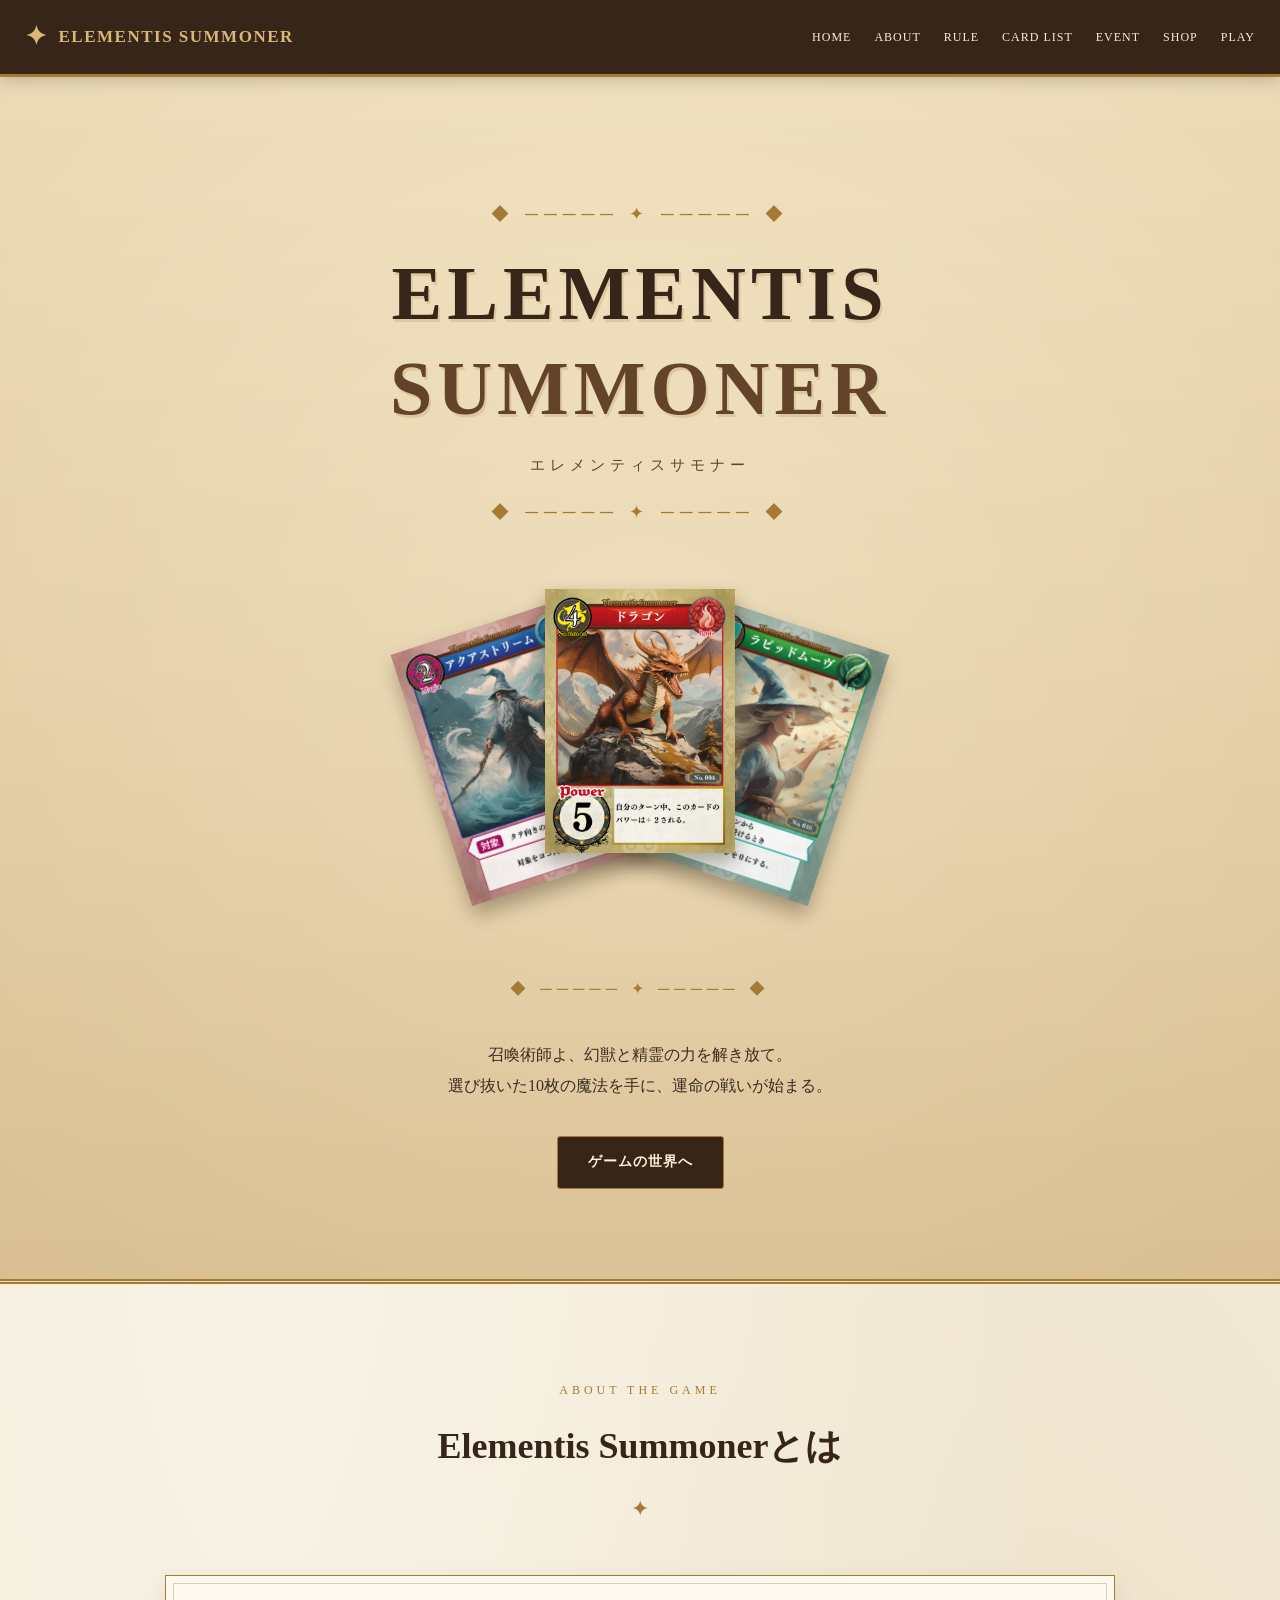
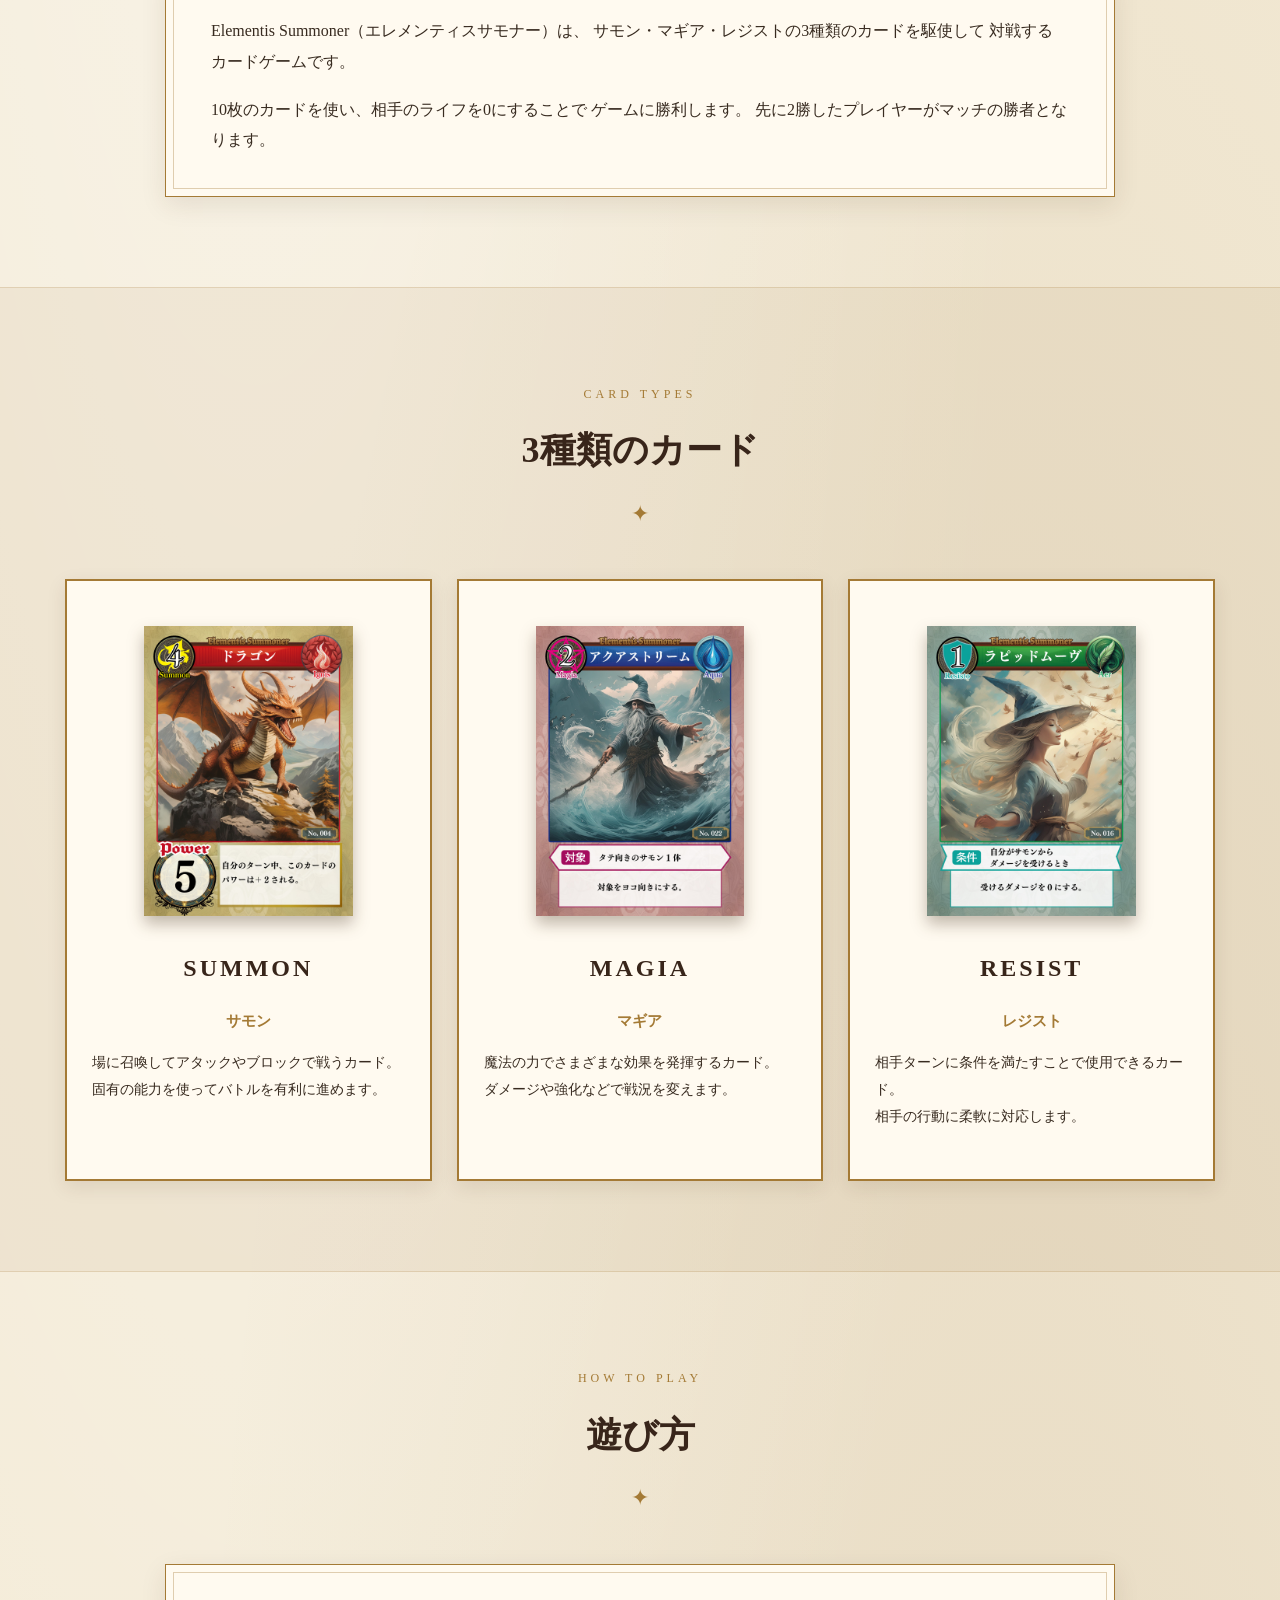
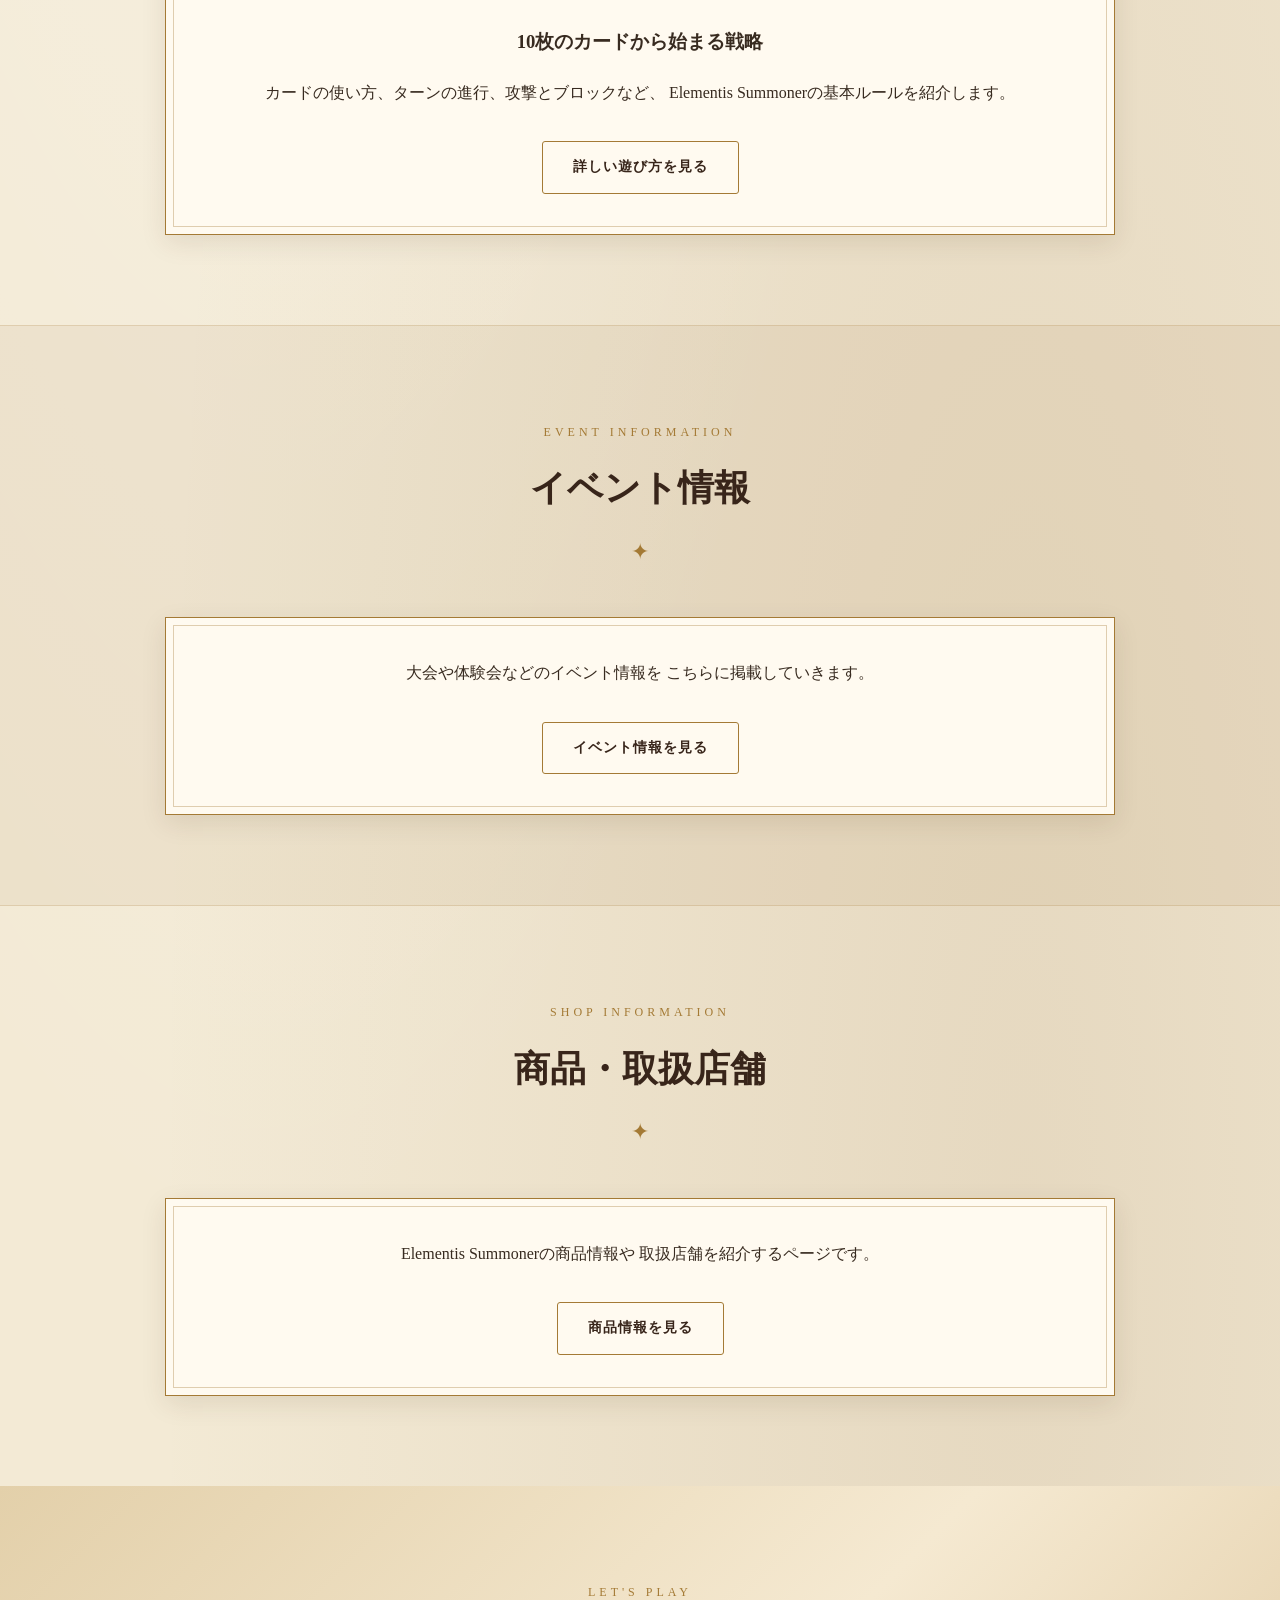
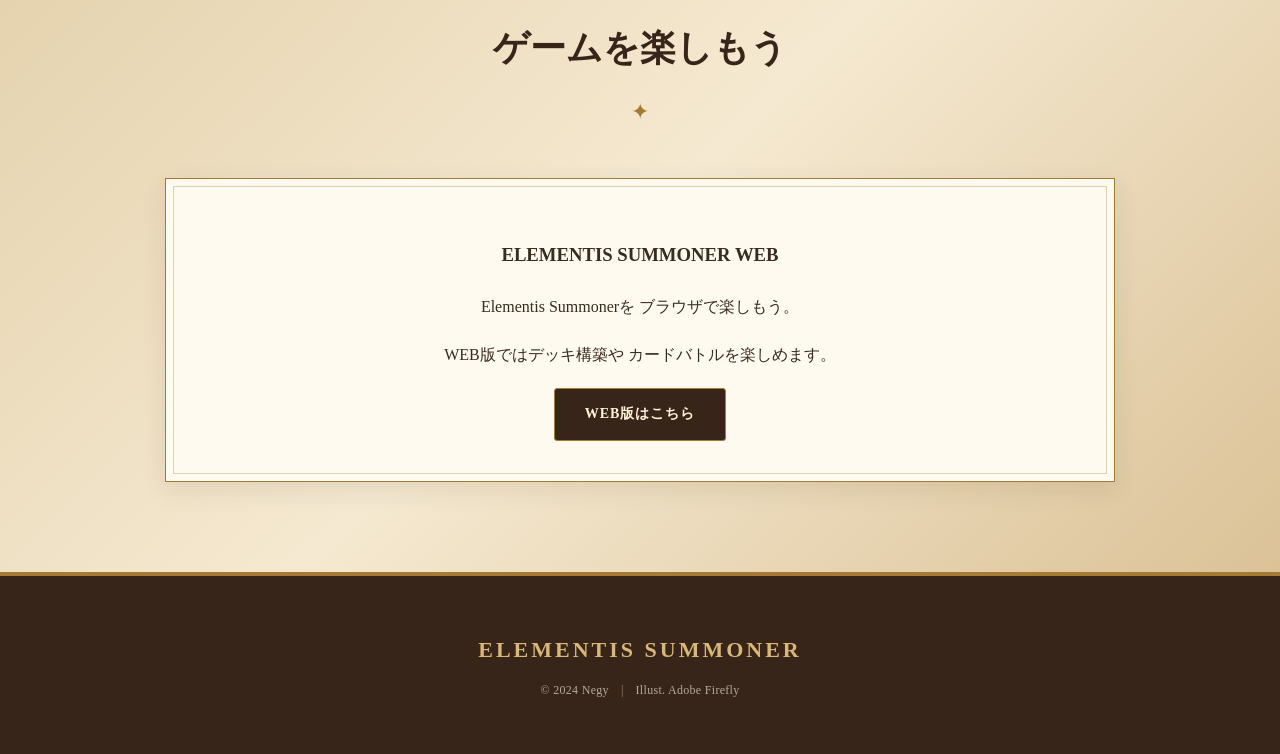
==== commit 9fffbdaf: "20261026" ====
--- a/index.html
+++ b/index.html
@@ -52,11 +52,6 @@
 
     <!-- メインビジュアル -->
     <section id="home" class="hero">
-      <div class="hero-ornament">✦ ELEMENTIS SUMMONER ✦</div>
-
-      <p class="hero-subtitle">ORIGINAL FANTASY CARD GAME</p>
-
-
 
 <div class="hero-title-area">
 
@@ -110,8 +105,8 @@
       <div class="hero-divider">◆ ───── ✦ ───── ◆</div>
 
       <p class="hero-description">
-        召喚と魔法が織りなす、戦略のカードバトル。<br>
-        10枚のカードに、勝利への可能性を込めて。
+        召喚術師よ、幻獣と精霊の力を解き放て。<br>
+        選び抜いた10枚の魔法を手に、運命の戦いが始まる。
       </p>
 
       <a href="#about" class="button button-primary">
@@ -131,7 +126,7 @@
         <p>
           Elementis Summoner（エレメンティスサモナー）は、
           サモン・マギア・レジストの3種類のカードを駆使して
-          対戦するオリジナルカードゲームです。
+          対戦するカードゲームです。
         </p>
 
         <p>
@@ -168,9 +163,8 @@
     <p class="feature-jp">サモン</p>
 
     <p class="feature-description">
-      場に召喚して戦うカード。
-      攻撃やブロック、固有の能力を使って
-      バトルを有利に進めます。
+      場に召喚してアタックやブロックで戦うカード。<br>
+      固有の能力を使ってバトルを有利に進めます。
     </p>
 
   </article>
@@ -190,7 +184,7 @@
     <p class="feature-jp">マギア</p>
 
     <p class="feature-description">
-      魔法の力でさまざまな効果を発揮するカード。
+      魔法の力でさまざまな効果を発揮するカード。<br>
       ダメージや強化などで戦況を変えます。
     </p>
 
@@ -211,8 +205,8 @@
     <p class="feature-jp">レジスト</p>
 
     <p class="feature-description">
-      相手ターンに条件を満たすことで使用できるカード。
-      相手の行動に対応し、戦略を広げます。
+      相手ターンに条件を満たすことで使用できるカード。<br>
+      相手の行動に柔軟に対応します。
     </p>
 
   </article>
@@ -363,14 +357,19 @@
 
   </main>
 
-  <footer class="site-footer">
-    <p class="footer-title">ELEMENTIS SUMMONER</p>
-    <p>Original Fantasy Card Game</p>
+<footer class="site-footer">
+
+    <p class="footer-title">
+        ELEMENTIS SUMMONER
+    </p>
+
     <p class="copyright">
-      &copy; <span id="current-year"></span>
-      Elementis Summoner
-    </p>
-  </footer>
+        <span>© 2024 Negy</span>
+        <span class="copyright-separator">|</span>
+        <span>Illust. Adobe Firefly</span>
+    </p>
+
+</footer>
 
 </body>
 </html>
--- a/style.css
+++ b/style.css
@@ -1,6 +1,8 @@
 
 /* ========================================
-   基本設定
+   ELEMENTIS SUMMONER OFFICIAL
+   STYLE.CSS - PART 1
+   基本設定・ヘッダー・HOME
 ======================================== */
 
 :root {
@@ -56,7 +58,7 @@
 }
 
 /* ========================================
-   ヘッダー
+   HEADER
 ======================================== */
 
 .site-header {
@@ -79,16 +81,6 @@
   gap: 20px;
 }
 
-.site-brand {
-  display: flex;
-  align-items: center;
-  gap: 10px;
-  color: var(--gold-light);
-  font-size: 17px;
-  font-weight: bold;
-  letter-spacing: 1.5px;
-}
-
 .brand-mark {
   font-size: 26px;
 }
@@ -122,7 +114,7 @@
 }
 
 /* ========================================
-   メインビジュアル
+   HOME - HERO
 ======================================== */
 
 .hero {
@@ -133,7 +125,6 @@
   align-items: center;
   justify-content: center;
   text-align: center;
-
   background:
     linear-gradient(
       rgba(245, 231, 198, 0.8),
@@ -144,7 +135,6 @@
       #fff9e9,
       #c5a573
     );
-
   border-bottom: 5px double var(--gold);
 }
 
@@ -186,7 +176,7 @@
 }
 
 /* ========================================
-   共通セクション
+   HOME - SECTIONS
 ======================================== */
 
 .section {
@@ -220,6 +210,10 @@
   color: var(--gold);
   font-size: 22px;
 }
+
+/* ========================================
+   PAPER PANEL
+======================================== */
 
 .paper-panel {
   max-width: 950px;
@@ -245,7 +239,7 @@
 }
 
 /* ========================================
-   ボタン
+   BUTTONS
 ======================================== */
 
 .button {
@@ -286,7 +280,7 @@
 }
 
 /* ========================================
-   カード紹介
+   HOME - FEATURE CARDS
 ======================================== */
 
 .card-grid {
@@ -330,7 +324,8 @@
 }
 
 /* ========================================
-   プレイエリア
+   STYLE.CSS - PART 2
+   PLAY SECTION
 ======================================== */
 
 .section-play {
@@ -369,7 +364,7 @@
 }
 
 /* ========================================
-   フッター
+   FOOTER
 ======================================== */
 
 .site-footer {
@@ -397,47 +392,12 @@
 }
 
 /* ========================================
-   スマートフォン対応
+   HOME RESPONSIVE
 ======================================== */
 
 @media (max-width: 900px) {
-
-  .header-inner {
-    min-height: 65px;
-    padding: 0 16px;
-  }
-
-  .site-brand {
-    font-size: 13px;
-    letter-spacing: 0.5px;
-  }
-
-  .menu-toggle {
-    display: block;
-  }
-
-  .site-nav {
-    display: none;
-    position: absolute;
-    top: 100%;
-    left: 0;
-    right: 0;
-    padding: 15px 20px;
-    background: var(--brown);
-    border-bottom: 2px solid var(--gold);
-    flex-direction: column;
-    align-items: stretch;
-    gap: 0;
-  }
-
   .site-nav.open {
     display: flex;
-  }
-
-  .site-nav a {
-    padding: 12px;
-    border-bottom: 1px solid rgba(255,255,255,0.12);
-    font-size: 14px;
   }
 
   .hero {
@@ -470,15 +430,9 @@
     grid-template-columns: 1fr;
     max-width: 450px;
   }
-
 }
 
 @media (max-width: 380px) {
-
-  .site-brand {
-    font-size: 11px;
-  }
-
   .hero-ornament {
     font-size: 12px;
     letter-spacing: 2px;
@@ -491,7 +445,6 @@
   .paper-panel {
     padding: 30px 20px;
   }
-
 }
 
 @media (prefers-reduced-motion: reduce) {
@@ -504,9 +457,8 @@
   }
 }
 
-
-/* ========================================
-   公式ロゴ
+/* ========================================
+   HOME LOGO
 ======================================== */
 
 .hero-logo {
@@ -525,9 +477,8 @@
   );
 }
 
-
-/* ========================================
-   メインカード表示
+/* ========================================
+   HOME CARD DISPLAY
 ======================================== */
 
 .hero-cards {
@@ -553,8 +504,6 @@
   transition: transform 0.3s ease;
 }
 
-/* 左側のカード */
-
 .hero-card-left {
   z-index: 1;
   transform:
@@ -563,8 +512,6 @@
     rotate(-18deg);
 }
 
-/* 中央のカード */
-
 .hero-card-center {
   z-index: 3;
   transform:
@@ -573,8 +520,6 @@
     rotate(0deg);
 }
 
-/* 右側のカード */
-
 .hero-card-right {
   z-index: 2;
   transform:
@@ -583,13 +528,7 @@
     rotate(18deg);
 }
 
-
-/* ========================================
-   スマートフォン対応
-======================================== */
-
 @media (max-width: 600px) {
-
   .hero-logo {
     width: 95%;
     margin-bottom: 15px;
@@ -626,7 +565,6 @@
       translateY(20px)
       rotate(18deg);
   }
-
 }
 
 @media (prefers-reduced-motion: reduce) {
@@ -636,7 +574,7 @@
 }
 
 /* ========================================
-   Elementis Summoner タイトル
+   HOME TITLE
 ======================================== */
 
 .hero-title-area {
@@ -679,7 +617,6 @@
 }
 
 @media (max-width: 600px) {
-
   .hero-main-title {
     font-size: clamp(30px, 9vw, 48px);
     letter-spacing: 2px;
@@ -694,11 +631,10 @@
     font-size: 12px;
     letter-spacing: 2px;
   }
-
-}
-
-/* ========================================
-   カード紹介画像
+}
+
+/* ========================================
+   HOME FEATURE CARD IMAGES
 ======================================== */
 
 .feature-card-image {
@@ -715,11 +651,9 @@
   max-width: 100%;
   max-height: 290px;
   object-fit: contain;
-
   filter: drop-shadow(
     0 8px 8px rgba(50, 30, 10, 0.3)
   );
-
   transition: transform 0.25s ease;
 }
 
@@ -732,10 +666,7 @@
   text-align: left;
 }
 
-/* スマートフォン */
-
 @media (max-width: 600px) {
-
   .feature-card-image {
     height: 270px;
   }
@@ -743,7 +674,6 @@
   .feature-card-image img {
     max-height: 250px;
   }
-
 }
 
 @media (prefers-reduced-motion: reduce) {
@@ -756,10 +686,8 @@
   }
 }
 
-
-
-/* ========================================
-   RULE PAGE
+/* ========================================
+   RULE PAGE - HERO
 ======================================== */
 
 .rule-hero {
@@ -784,6 +712,10 @@
   color: #a47a35;
   letter-spacing: 4px;
 }
+
+/* ========================================
+   RULE PAGE - SECTIONS
+======================================== */
 
 .rule-section {
   padding: 55px 20px;
@@ -816,12 +748,16 @@
   font-size: 32px;
 }
 
+/* ========================================
+   RULE PAGE - PAPER
+======================================== */
+
 .rule-paper {
   background: #fffaf0;
   border: 1px solid #a47a35;
   padding: 35px 40px;
   line-height: 2;
-  box-shadow: 0 5px 18px rgba(50,30,10,0.08);
+  box-shadow: 0 5px 18px rgba(50, 30, 10, 0.08);
 }
 
 .rule-paper h3 {
@@ -851,7 +787,9 @@
   color: #776958;
 }
 
-/* 目次 */
+/* ========================================
+   RULE PAGE - CONTENTS
+======================================== */
 
 .rule-toc {
   background: #fffaf0;
@@ -866,17 +804,15 @@
   letter-spacing: 3px;
 }
 
-.rule-toc a {
-  display: block;
-  padding: 8px 12px;
-  border-bottom: 1px solid #e4d2ad;
-}
-
 .rule-toc a:hover {
   background: #f3ead5;
 }
 
-/* カード */
+
+/* ========================================
+   STYLE.CSS - PART 3
+   RULE CARD DISPLAY
+======================================== */
 
 .rule-card-grid {
   display: grid;
@@ -915,7 +851,39 @@
   font-size: 14px;
 }
 
-/* ゾーン */
+/* 旧公式サイトの説明画像 */
+
+.rule-card .rule-card-guide-image {
+  display: block;
+  width: 100%;
+  max-width: 280px;
+  height: auto;
+  margin: 0 auto 16px;
+  object-fit: contain;
+}
+
+/* カードの①～⑥の説明 */
+
+.rule-card-parts {
+  margin: 16px 0 0;
+  padding-left: 1.7em;
+  text-align: left;
+  line-height: 1.8;
+}
+
+.rule-card-parts li {
+  padding-left: 4px;
+  margin-bottom: 4px;
+}
+
+.rule-card-parts li::marker {
+  color: #8b6337;
+  font-weight: bold;
+}
+
+/* ========================================
+   RULE INFORMATION
+======================================== */
 
 .rule-info-grid {
   display: grid;
@@ -934,16 +902,15 @@
   color: #63442b;
 }
 
-/* 最下部 */
-
 .rule-bottom {
   text-align: center;
 }
 
-/* スマートフォン */
+/* ========================================
+   RULE RESPONSIVE
+======================================== */
 
 @media (max-width: 700px) {
-
   .rule-section {
     padding: 40px 15px;
   }
@@ -967,14 +934,19 @@
   }
 
   .rule-card img {
-    height: 250px;
-  }
-
-}
-
-
-/* ========================================
-   紙のカード用プレイフィールド
+    height: auto;
+    max-height: 300px;
+  }
+
+  .rule-card .rule-card-guide-image {
+    width: 100%;
+    height: auto;
+  }
+}
+
+/* ========================================
+   RULE FIELD GUIDE
+   カードの配置図
 ======================================== */
 
 .paper-field-guide {
@@ -1027,83 +999,12 @@
   margin-bottom: 30px;
 }
 
-.paper-summon-card,
-.paper-cost-card {
-  display: flex;
-  align-items: center;
-  justify-content: center;
-  width: 75px;
-  aspect-ratio: 0.72;
-  border-radius: 5px;
-  flex-shrink: 1;
-  min-width: 0;
-}
-
-.paper-summon-card {
-  background: #fff7e8;
-  border: 3px double #a47a35;
-  color: #63442b;
-  font-size: 10px;
-}
-
-.paper-cost-card {
-  background: #493022;
-  border: 3px double #c9a76a;
-  color: #d8b777;
-  font-size: 24px;
-}
-
-/* クールゾーン */
-
 .paper-cool-area {
   min-width: 0;
   border-left: 1px dashed #a47a35;
   padding-left: 15px;
 }
 
-.paper-cool-stack {
-  position: relative;
-  height: 235px;
-  width: 100%;
-}
-
-.paper-cool-card {
-  position: absolute;
-  top: 0;
-  left: 50%;
-  width: min(100%, 95px);
-  aspect-ratio: 0.72;
-  transform: translateX(-50%);
-  background: #fff7e8;
-  border: 2px solid #a47a35;
-  border-radius: 5px;
-  box-shadow: 0 3px 5px rgba(50,30,10,.18);
-}
-
-.paper-cool-card:nth-child(1) {
-  top: 0;
-  z-index: 1;
-}
-
-.paper-cool-card:nth-child(2) {
-  top: 36px;
-  z-index: 2;
-}
-
-.paper-cool-card:nth-child(3) {
-  top: 72px;
-  z-index: 3;
-}
-
-.paper-cool-card span {
-  display: block;
-  padding: 6px 4px;
-  color: #38251a;
-  font-size: 10px;
-  text-align: center;
-  background: #e4d2ad;
-}
-
 .paper-cool-caption {
   font-size: 11px;
   text-align: center;
@@ -1117,120 +1018,8 @@
   color: #63442b;
 }
 
-/* スマートフォン */
-
-@media (max-width: 600px) {
-
-  .paper-field-guide {
-    padding: 12px;
-  }
-
-  .paper-field {
-    grid-template-columns: minmax(0, 1fr) 85px;
-    gap: 8px;
-    padding: 15px 6px;
-  }
-
-  .paper-summons,
-  .paper-costs {
-    gap: 4px;
-  }
-
-  .paper-summon-card,
-  .paper-cost-card {
-    width: 100%;
-    font-size: 7px;
-  }
-
-  .paper-cool-area {
-    padding-left: 6px;
-  }
-
-  .paper-cool-card span {
-    font-size: 7px;
-    padding: 4px 2px;
-  }
-
-  .paper-cool-stack {
-    height: 175px;
-  }
-
-  .paper-cool-card:nth-child(2) {
-    top: 26px;
-  }
-
-  .paper-cool-card:nth-child(3) {
-    top: 52px;
-  }
-
-  .paper-zone-title {
-    font-size: 10px;
-  }
-}
-
-/* ========================================
-   手札の配置
-======================================== */
-
-.paper-hand-area {
-  padding: 18px 12px;
-  background: #e8d9b9;
-  border: 2px solid #a47a35;
-  border-top: none;
-  border-radius: 0 0 5px 5px;
-}
-
-.paper-hand-cards {
-  display: flex;
-  justify-content: center;
-  gap: 10px;
-}
-
-.paper-hand-card {
-  display: flex;
-  justify-content: center;
-  align-items: center;
-  width: 75px;
-  aspect-ratio: 0.72;
-  border-radius: 5px;
-  border: 3px double #a47a35;
-  background: #fff7e8;
-  color: #63442b;
-  font-size: 10px;
-}
-
-/* クールゾーン：2枚用 */
-
-.paper-cool-stack {
-  height: 185px;
-}
-
-.paper-cool-card:nth-child(2) {
-  top: 36px;
-}
-
-/* スマートフォン */
-
-@media (max-width: 600px) {
-
-  .paper-hand-card {
-    width: 55px;
-    font-size: 9px;
-  }
-
-  .paper-cool-stack {
-    height: 145px;
-  }
-
-  .paper-cool-card:nth-child(2) {
-    top: 26px;
-  }
-
-}
-
-
-/* ========================================
-   実際のカード画像
+/* ========================================
+   FIELD GUIDE - REAL CARD IMAGES
 ======================================== */
 
 .paper-real-card {
@@ -1241,17 +1030,17 @@
   aspect-ratio: 0.72;
   object-fit: contain;
   flex-shrink: 1;
-
   filter: drop-shadow(
-    0 3px 4px rgba(40,25,10,0.25)
+    0 3px 4px rgba(40, 25, 10, 0.25)
   );
 }
 
-/* クールゾーン */
+/* クールゾーンの重なったカード */
 
 .paper-cool-stack {
   position: relative;
   height: 185px;
+  width: 100%;
 }
 
 .paper-cool-real-card {
@@ -1261,11 +1050,9 @@
   height: auto;
   aspect-ratio: 0.72;
   object-fit: contain;
-
   transform: translateX(-50%);
-
   filter: drop-shadow(
-    0 3px 4px rgba(40,25,10,0.25)
+    0 3px 4px rgba(40, 25, 10, 0.25)
   );
 }
 
@@ -1279,9 +1066,51 @@
   z-index: 2;
 }
 
-/* スマートフォン */
+/* ========================================
+   HAND AREA
+======================================== */
+
+.paper-hand-area {
+  padding: 18px 12px;
+  background: #e8d9b9;
+  border: 2px solid #a47a35;
+  border-top: none;
+  border-radius: 0 0 5px 5px;
+}
+
+.paper-hand-cards {
+  display: flex;
+  justify-content: center;
+  gap: 10px;
+}
+
+/* ========================================
+   FIELD GUIDE - MOBILE
+======================================== */
 
 @media (max-width: 600px) {
+  .paper-field-guide {
+    padding: 12px;
+  }
+
+  .paper-field {
+    grid-template-columns: minmax(0, 1fr) 85px;
+    gap: 8px;
+    padding: 15px 6px;
+  }
+
+  .paper-summons,
+  .paper-costs {
+    gap: 4px;
+  }
+
+  .paper-cool-area {
+    padding-left: 6px;
+  }
+
+  .paper-zone-title {
+    font-size: 10px;
+  }
 
   .paper-real-card {
     width: 55px;
@@ -1298,110 +1127,217 @@
   .paper-cool-real-card:nth-child(2) {
     top: 26px;
   }
-
-}
-
-
-/* ========================================
-   CARD LIST
+}
+
+/* ========================================
+   RULE DIAGRAMS
+   アタック・ブロック・バトルの図解
+======================================== */
+
+.rule-diagram {
+  margin: 28px auto 36px;
+  padding: 16px;
+  max-width: 780px;
+  text-align: center;
+  border: 1px solid rgba(115, 83, 45, 0.35);
+  border-radius: 10px;
+  background: rgba(255, 248, 229, 0.45);
+}
+
+.rule-diagram img {
+  display: block;
+  width: 100%;
+  height: auto;
+  object-fit: contain;
+  border-radius: 5px;
+}
+
+.rule-diagram figcaption {
+  margin-top: 12px;
+  font-size: 0.9rem;
+  font-weight: 600;
+  letter-spacing: 0.04em;
+  color: #6b482a;
+}
+
+/* ========================================
+   RULE OFFICIAL TEXT
+======================================== */
+
+.rule-official-content {
+  line-height: 1.95;
+  overflow-wrap: anywhere;
+}
+
+.rule-official-content h3 {
+  margin-top: 32px;
+  margin-bottom: 12px;
+}
+
+.rule-official-content h4 {
+  margin-top: 22px;
+  margin-bottom: 10px;
+}
+
+.rule-official-content p {
+  margin-bottom: 16px;
+}
+
+.rule-official-content ul,
+.rule-official-content ol {
+  padding-left: 1.6em;
+  margin: 14px 0 22px;
+}
+
+.rule-official-content li {
+  margin-bottom: 10px;
+}
+
+.rule-official-content hr {
+  border: 0;
+  border-top: 1px solid rgba(115, 83, 45, 0.35);
+  margin: 36px 0;
+}
+
+.rule-official-content a {
+  text-decoration: underline;
+  text-underline-offset: 3px;
+}
+
+.rule-section,
+#rule-field {
+  scroll-margin-top: 90px;
+}
+
+@media (max-width: 600px) {
+  .rule-diagram {
+    padding: 8px;
+    margin: 20px auto 28px;
+  }
+
+  .rule-diagram figcaption {
+    font-size: 0.82rem;
+  }
+
+  .rule-official-content {
+    line-height: 1.85;
+  }
+
+  .rule-official-content h3 {
+    margin-top: 26px;
+  }
+
+  .rule-official-content ul,
+  .rule-official-content ol {
+    padding-left: 1.3em;
+  }
+}
+
+
+/* ========================================
+   STYLE.CSS - PART 4
+   CARD LIST PAGE
+======================================== */
+
+/* ========================================
+   CARD SEARCH PANEL
 ======================================== */
 
 .card-search-panel {
   display: grid;
-  grid-template-columns: 2fr repeat(3, 1fr) auto;
+  grid-template-columns:
+    2fr repeat(4, minmax(0, 1fr)) auto;
   gap: 12px;
+  width: 100%;
+  min-width: 0;
   margin-bottom: 25px;
   padding: 20px;
-  background: #fffaf0;
-  border: 1px solid #a47a35;
-}
+  background: var(--paper-light);
+  border: 1px solid var(--gold);
+}
+
+/* 検索入力・絞り込み選択・ボタン */
 
 .card-search-panel input,
 .card-search-panel select,
 .card-search-panel button {
   min-width: 0;
+  max-width: 100%;
+  min-height: 44px;
   padding: 12px;
-  border: 1px solid #a47a35;
+  border: 1px solid var(--gold);
   border-radius: 4px;
   font: inherit;
 }
 
 .card-search-panel button {
-  background: #63442b;
-  color: #fffaf0;
+  background: var(--brown-light);
+  color: var(--paper-light);
   cursor: pointer;
-}
+  transition: background 0.2s ease;
+}
+
+.card-search-panel button:hover {
+  background: var(--brown);
+}
+
+/* ========================================
+   CARD RESULT COUNT
+======================================== */
 
 .card-result-count {
   margin-bottom: 20px;
-  color: #63442b;
+  color: var(--brown-light);
   text-align: right;
 }
+
+/* ========================================
+   OFFICIAL CARD GRID
+======================================== */
 
 .official-card-grid {
   display: grid;
-  grid-template-columns: repeat(5, minmax(0, 1fr));
+  grid-template-columns:
+    repeat(5, minmax(0, 1fr));
   gap: 20px;
-}
+  width: 100%;
+  min-width: 0;
+}
+
+/* ========================================
+   OFFICIAL CARD ITEM
+======================================== */
 
 .official-card-item {
   min-width: 0;
+  overflow: hidden;
   padding: 12px;
-  background: #fffaf0;
-  border: 1px solid #a47a35;
-  text-align: center;
-}
+  background: var(--paper-light);
+  border: 1px solid var(--gold);
+  text-align: center;
+}
+
+/* カード画像 */
 
 .official-card-item img {
   display: block;
   width: 100%;
+  max-width: 100%;
   height: auto;
   aspect-ratio: 0.72;
   object-fit: contain;
 }
 
+/* カード名 */
+
 .official-card-item p {
   margin: 10px 0 0;
-  color: #38251a;
+  color: var(--brown);
   font-size: 13px;
-}
-
-@media (max-width: 900px) {
-
-  .card-search-panel {
-    grid-template-columns: repeat(2, minmax(0, 1fr));
-  }
-
-  .official-card-grid {
-    grid-template-columns: repeat(3, minmax(0, 1fr));
-  }
-}
-
-@media (max-width: 600px) {
-
-  .card-search-panel {
-    grid-template-columns: 1fr;
-  }
-
-  .official-card-grid {
-    grid-template-columns: repeat(2, minmax(0, 1fr));
-    gap: 10px;
-  }
-
-  .official-card-item {
-    padding: 7px;
-  }
-}
-
-
-/* カード検索欄 */
-
-.card-search-panel {
-  grid-template-columns:
-    2fr repeat(4, minmax(0, 1fr)) auto;
-}
-
-/* カード情報 */
+  overflow-wrap: anywhere;
+}
+
+/* カードの詳細情報 */
 
 .official-card-info {
   margin-top: 5px !important;
@@ -1409,57 +1345,166 @@
   color: #8c6329 !important;
 }
 
-/* タブレット */
+/* ========================================
+   CARD LIST - TABLET
+======================================== */
 
 @media (max-width: 900px) {
+
+  /* 検索フォームを2列に変更 */
+
   .card-search-panel {
     grid-template-columns:
       repeat(2, minmax(0, 1fr));
   }
-}
-
-/* スマートフォン */
+
+  /* カード一覧を3列に変更 */
+
+  .official-card-grid {
+    grid-template-columns:
+      repeat(3, minmax(0, 1fr));
+  }
+
+}
+
+/* ========================================
+   CARD LIST - SMARTPHONE
+======================================== */
 
 @media (max-width: 600px) {
+
+  /* 検索フォームを1列に変更 */
+
   .card-search-panel {
     grid-template-columns: 1fr;
-  }
-}
-
-
-/* ========================================
-   EVENT PAGE
-======================================== */
-
-.event-container {
+    gap: 10px;
+    padding: 14px;
+  }
+
+  .card-search-panel input,
+  .card-search-panel select {
+    width: 100%;
+    font-size: 16px;
+  }
+
+  .card-search-panel button {
+    width: 100%;
+    font-size: 15px;
+  }
+
+  /* カード一覧を2列に変更 */
+
+  .official-card-grid {
+    grid-template-columns:
+      repeat(2, minmax(0, 1fr));
+    gap: 10px;
+  }
+
+  .official-card-item {
+    padding: 6px;
+  }
+
+  .official-card-item p {
+    font-size: 12px;
+    line-height: 1.5;
+  }
+
+  .official-card-info {
+    font-size: 10px !important;
+  }
+
+}
+
+/* ========================================
+   CARD LIST - SMALL SMARTPHONE
+======================================== */
+
+@media (max-width: 380px) {
+
+  .official-card-grid {
+    gap: 8px;
+  }
+
+  .official-card-item {
+    padding: 5px;
+  }
+
+  .official-card-item p {
+    font-size: 12px;
+    overflow-wrap: anywhere;
+  }
+
+}
+
+
+/* ========================================
+   STYLE.CSS - PART 5
+   EVENT / SHOP / PLAY
+======================================== */
+
+/* ========================================
+   COMMON PAGE LAYOUT
+======================================== */
+
+.event-container,
+.shop-container,
+.play-container {
   width: min(100% - 40px, 1000px);
   margin: 0 auto;
   padding: 65px 0 100px;
 }
 
+.event-section,
+.shop-section,
+.play-section {
+  margin-bottom: 80px;
+}
+
 .event-section {
+  text-align: center;
   margin-bottom: 75px;
-  text-align: center;
-}
-
-.event-section h2 {
+}
+
+.event-section h2,
+.shop-section > h2,
+.play-section > h2 {
   margin: 0;
   color: #4b3020;
   font-size: 28px;
   letter-spacing: 0.08em;
 }
 
-.event-section-en {
-  margin: 10px 0 30px;
+.shop-section > h2,
+.play-section > h2 {
+  text-align: center;
+}
+
+.event-section-en,
+.shop-section-en,
+.play-section-en {
   color: #9a753d;
   font-size: 12px;
   letter-spacing: 0.2em;
 }
 
+.event-section-en {
+  margin: 10px 0 30px;
+}
+
+.shop-section-en,
+.play-section-en {
+  margin: 10px 0 35px;
+  text-align: center;
+}
+
+/* ========================================
+   EVENT PAGE
+======================================== */
+
 .event-empty {
   padding: 55px 25px;
   border: 1px solid #b59a69;
-  background: #fffaf0;
+  background: var(--paper-light);
   box-shadow: 0 4px 15px rgba(50, 30, 10, 0.06);
   color: #654d37;
   line-height: 2;
@@ -1477,61 +1522,9 @@
   color: #4b3020;
 }
 
-@media (max-width: 600px) {
-
-  .event-container {
-    width: calc(100% - 28px);
-    padding: 40px 0 65px;
-  }
-
-  .event-section {
-    margin-bottom: 50px;
-  }
-
-  .event-section h2 {
-    font-size: 22px;
-  }
-
-  .event-empty {
-    padding: 35px 15px;
-  }
-
-  .event-empty-title {
-    font-size: 15px;
-  }
-}
-
-
 /* ========================================
    SHOP PAGE
 ======================================== */
-
-.shop-container {
-  width: min(100% - 40px, 1000px);
-  margin: 0 auto;
-  padding: 65px 0 100px;
-}
-
-.shop-section {
-  margin-bottom: 80px;
-}
-
-.shop-section > h2 {
-  margin: 0;
-  color: #4b3020;
-  font-size: 28px;
-  letter-spacing: 0.08em;
-  text-align: center;
-}
-
-.shop-section-en {
-  margin: 10px 0 35px;
-  color: #9a753d;
-  font-size: 12px;
-  letter-spacing: 0.2em;
-  text-align: center;
-}
-
 
 /* 商品カード */
 
@@ -1540,10 +1533,12 @@
   grid-template-columns: 300px minmax(0, 1fr);
   gap: 35px;
   padding: 30px;
-  background: #fffaf0;
+  background: var(--paper-light);
   border: 1px solid #b59a69;
   box-shadow: 0 4px 15px rgba(50, 30, 10, 0.06);
 }
+
+/* 商品画像エリア */
 
 .shop-product-image {
   min-height: 300px;
@@ -1565,6 +1560,8 @@
   letter-spacing: 0.15em;
 }
 
+/* 商品情報 */
+
 .shop-product-info {
   padding: 15px 0;
 }
@@ -1596,12 +1593,11 @@
   line-height: 2;
 }
 
-
 /* 購入案内 */
 
 .shop-information {
   padding: 55px 25px;
-  background: #fffaf0;
+  background: var(--paper-light);
   border: 1px solid #b59a69;
   text-align: center;
   color: #654d37;
@@ -1619,81 +1615,15 @@
   font-size: 20px;
 }
 
-
-/* スマートフォン */
-
-@media (max-width: 700px) {
-
-  .shop-container {
-    width: calc(100% - 28px);
-    padding: 40px 0 65px;
-  }
-
-  .shop-section {
-    margin-bottom: 55px;
-  }
-
-  .shop-section > h2 {
-    font-size: 22px;
-  }
-
-  .shop-product {
-    grid-template-columns: 1fr;
-    gap: 20px;
-    padding: 18px;
-  }
-
-  .shop-product-image {
-    min-height: 230px;
-  }
-
-  .shop-product-info h3 {
-    font-size: 22px;
-  }
-
-  .shop-information {
-    padding: 35px 15px;
-  }
-
-}
-
-
 /* ========================================
    PLAY PAGE
 ======================================== */
-
-.play-container {
-  width: min(100% - 40px, 1000px);
-  margin: 0 auto;
-  padding: 65px 0 100px;
-}
-
-.play-section {
-  margin-bottom: 80px;
-}
-
-.play-section > h2 {
-  margin: 0;
-  color: #4b3020;
-  font-size: 28px;
-  letter-spacing: 0.08em;
-  text-align: center;
-}
-
-.play-section-en {
-  margin: 10px 0 35px;
-  color: #9a753d;
-  font-size: 12px;
-  letter-spacing: 0.2em;
-  text-align: center;
-}
-
 
 /* WEB版紹介 */
 
 .play-web-panel {
   padding: 55px 30px;
-  background: #fffaf0;
+  background: var(--paper-light);
   border: 1px solid #b59a69;
   box-shadow: 0 4px 15px rgba(50, 30, 10, 0.06);
   text-align: center;
@@ -1719,12 +1649,14 @@
   line-height: 2;
 }
 
+/* WEB版へのリンク */
+
 .play-web-button {
   display: inline-block;
   padding: 16px 45px;
   background: #4b3020;
   border: 1px solid #9a753d;
-  color: #fffaf0;
+  color: var(--paper-light);
   text-decoration: none;
   font-size: 15px;
   letter-spacing: 0.08em;
@@ -1746,8 +1678,9 @@
   color: #92784e;
 }
 
-
-/* 関連ページ */
+/* ========================================
+   PLAY PAGE - RELATED LINKS
+======================================== */
 
 .play-guide-grid {
   display: grid;
@@ -1758,12 +1691,14 @@
 .play-guide-card {
   display: block;
   padding: 35px 25px;
-  background: #fffaf0;
+  background: var(--paper-light);
   border: 1px solid #b59a69;
   color: #654d37;
   text-decoration: none;
   text-align: center;
-  transition: transform 0.2s, box-shadow 0.2s;
+  transition:
+    transform 0.2s,
+    box-shadow 0.2s;
 }
 
 .play-guide-card:hover {
@@ -1794,23 +1729,67 @@
   color: #9a753d;
 }
 
-
-/* スマートフォン */
+/* ========================================
+   EVENT / SHOP / PLAY
+   SMARTPHONE
+======================================== */
 
 @media (max-width: 700px) {
 
+  .event-container,
+  .shop-container,
   .play-container {
     width: calc(100% - 28px);
     padding: 40px 0 65px;
   }
 
+  .event-section,
+  .shop-section,
   .play-section {
     margin-bottom: 55px;
   }
 
+  .event-section {
+    margin-bottom: 50px;
+  }
+
+  .event-section h2,
+  .shop-section > h2,
   .play-section > h2 {
     font-size: 22px;
   }
+
+  /* EVENT */
+
+  .event-empty {
+    padding: 35px 15px;
+  }
+
+  .event-empty-title {
+    font-size: 15px;
+  }
+
+  /* SHOP */
+
+  .shop-product {
+    grid-template-columns: 1fr;
+    gap: 20px;
+    padding: 18px;
+  }
+
+  .shop-product-image {
+    min-height: 230px;
+  }
+
+  .shop-product-info h3 {
+    font-size: 22px;
+  }
+
+  .shop-information {
+    padding: 35px 15px;
+  }
+
+  /* PLAY */
 
   .play-web-panel {
     padding: 35px 18px;
@@ -1838,246 +1817,238 @@
 
 
 /* ========================================
-   STEP 14-2
-   スマートフォン表示の最終調整
-======================================== */
-
-/* 画面幅を超える画像を防止 */
+   STYLE.CSS - PART 6
+   HEADER / MOBILE / FINAL ADJUSTMENTS
+======================================== */
+
+/* ========================================
+   COMMON IMAGE SETTINGS
+======================================== */
 
 img {
-    max-width: 100%;
-}
-
-/* ヘッダー内の要素のはみ出し防止 */
+  max-width: 100%;
+}
+
+/* ========================================
+   SITE BRAND
+======================================== */
 
 .site-brand {
+  display: flex;
+  align-items: center;
+  gap: 10px;
+  color: var(--gold-light);
+  font-size: 17px;
+  font-weight: bold;
+  letter-spacing: 1.5px;
+  min-width: 0;
+}
+
+.site-brand span:last-child {
+  overflow-wrap: anywhere;
+}
+
+/* ========================================
+   HEADER - TABLET / SMARTPHONE
+======================================== */
+
+@media (max-width: 900px) {
+
+  .header-inner {
+    min-height: 65px;
+    padding: 0 16px;
+    gap: 10px;
+  }
+
+  .site-brand {
+    font-size: 13px;
+    letter-spacing: 0.5px;
+    flex: 1;
     min-width: 0;
-}
-
-.site-brand span:last-child {
-    overflow-wrap: anywhere;
-}
-
-/* スマートフォン・タブレット */
-
-@media (max-width: 900px) {
-
-    .header-inner {
-        gap: 10px;
-    }
-
-    .site-brand {
-        flex: 1;
-        min-width: 0;
-        line-height: 1.4;
-    }
-
-    .menu-toggle {
-        flex-shrink: 0;
-        min-width: 45px;
-        min-height: 44px;
-    }
-
-    /* 開いたメニューを画面内に収める */
-
-    .site-nav {
-        max-height: calc(100vh - 65px);
-        max-height: calc(100dvh - 65px);
-        overflow-y: auto;
-        overscroll-behavior: contain;
-    }
-
-    /* メニュー項目を押しやすくする */
-
-    .site-nav a {
-        display: flex;
-        align-items: center;
-        min-height: 44px;
-        padding: 10px 15px;
-    }
-
-}
-
-/* 小さいスマートフォン */
+    line-height: 1.4;
+  }
+
+  /* メニューボタンを表示 */
+
+  .menu-toggle {
+    display: block;
+    flex-shrink: 0;
+    min-width: 45px;
+    min-height: 44px;
+  }
+
+  /* 通常時はナビゲーションを非表示 */
+
+  .site-nav {
+    display: none;
+    position: absolute;
+    top: 100%;
+    left: 0;
+    right: 0;
+    padding: 15px 20px;
+    background: var(--brown);
+    border-bottom: 2px solid var(--gold);
+    flex-direction: column;
+    align-items: stretch;
+    gap: 0;
+    max-height: calc(100dvh - 65px);
+    overflow-y: auto;
+    overscroll-behavior: contain;
+  }
+
+  /* メニューを開いたとき */
+
+  .site-nav.open {
+    display: flex;
+  }
+
+  /* メニュー項目 */
+
+  .site-nav a {
+    display: flex;
+    align-items: center;
+    min-height: 44px;
+    padding: 10px 15px;
+    border-bottom: 1px solid rgba(255, 255, 255, 0.12);
+    font-size: 14px;
+  }
+
+}
+
+/* ========================================
+   SMALL SMARTPHONE
+======================================== */
 
 @media (max-width: 380px) {
 
-    .header-inner {
-        padding: 0 10px;
-    }
-
-    .site-brand {
-        font-size: 11px;
-        letter-spacing: 0;
-    }
-
-    .hero-description {
-        font-size: 13px;
-    }
-
-    .official-card-grid {
-        gap: 8px;
-    }
-
-    .official-card-item {
-        padding: 5px;
-    }
-
-    .official-card-item p {
-        font-size: 12px;
-        overflow-wrap: anywhere;
-    }
-
-}
-
-/* キーボード操作時の視認性 */
+  .header-inner {
+    padding: 0 10px;
+  }
+
+  .site-brand {
+    font-size: 11px;
+    letter-spacing: 0;
+  }
+
+  .hero-description {
+    font-size: 13px;
+  }
+
+}
+
+/* ========================================
+   KEYBOARD ACCESSIBILITY
+======================================== */
 
 .site-nav a:focus-visible,
 .menu-toggle:focus-visible,
 .button:focus-visible {
-    outline: 2px solid var(--gold-light);
-    outline-offset: 3px;
-}
-
-
-/* ========================================
-   STEP 14-3
-   CARD LIST / RULE スマホ調整
-======================================== */
-
-/* ----------------------------------------
-   CARD LIST
----------------------------------------- */
-
-.official-card-grid {
-    width: 100%;
-    min-width: 0;
-}
-
-.official-card-item {
-    min-width: 0;
-    overflow: hidden;
-}
-
-.official-card-item img {
-    max-width: 100%;
-    height: auto;
-}
-
-.official-card-item p {
+  outline: 2px solid var(--gold-light);
+  outline-offset: 3px;
+}
+
+/* ========================================
+   RULE PAGE - SMALL SCREEN ADJUSTMENTS
+======================================== */
+
+@media (max-width: 600px) {
+
+  .rule-paper {
+    padding: 24px 16px;
     overflow-wrap: anywhere;
-}
-
-/* 検索欄 */
-
-.card-search-panel {
-    width: 100%;
-    min-width: 0;
-}
-
-.card-search-panel input,
-.card-search-panel select,
-.card-search-panel button {
-    max-width: 100%;
-    min-height: 44px;
-}
-
-/* ----------------------------------------
-   RULE
----------------------------------------- */
-
-.rule-paper,
-.rule-toc,
-.rule-card,
-.rule-info {
-    min-width: 0;
-}
-
-.rule-paper img,
-.rule-card img {
-    max-width: 100%;
-}
-
-/* ----------------------------------------
-   スマートフォン
----------------------------------------- */
-
-@media (max-width: 600px) {
-
-    /* CARD LIST */
-
-    .official-card-grid {
-        grid-template-columns:
-            repeat(2, minmax(0, 1fr));
-
-        gap: 10px;
-    }
-
-    .official-card-item {
-        padding: 6px;
-    }
-
-    .official-card-item p {
-        font-size: 12px;
-        line-height: 1.5;
-    }
-
-    .official-card-info {
-        font-size: 10px !important;
-    }
-
-    .card-search-panel {
-        grid-template-columns: 1fr;
-        gap: 10px;
-        padding: 14px;
-    }
-
-    .card-search-panel input,
-    .card-search-panel select {
-        width: 100%;
-        font-size: 16px;
-    }
-
-    .card-search-panel button {
-        width: 100%;
-        font-size: 15px;
-    }
-
-    /* RULE */
-
-    .rule-paper {
-        padding: 24px 16px;
-        overflow-wrap: anywhere;
-    }
-
-    .rule-heading {
-        gap: 8px;
-        font-size: 22px;
-    }
-
-    .rule-heading span {
-        font-size: 25px;
-    }
-
-    .rule-paper h3 {
-        font-size: 18px;
-    }
-
-    .rule-paper p,
-    .rule-paper li {
-        line-height: 1.9;
-    }
-
-    .rule-toc {
-        padding: 18px 14px;
-    }
-
-    .rule-card {
-        padding: 18px 14px;
-    }
-
-    .rule-info {
-        padding: 20px 16px;
-    }
-
-}
+  }
+
+  .rule-heading {
+    gap: 8px;
+    font-size: 22px;
+  }
+
+  .rule-heading span {
+    font-size: 25px;
+  }
+
+  .rule-paper h3 {
+    font-size: 18px;
+  }
+
+  .rule-paper p,
+  .rule-paper li {
+    line-height: 1.9;
+  }
+
+  .rule-toc {
+    padding: 18px 14px;
+  }
+
+  .rule-card {
+    padding: 18px 14px;
+  }
+
+  .rule-info {
+    padding: 20px 16px;
+  }
+
+}
+
+/* ========================================
+   RULE CONTENT - ADDITIONAL SETTINGS
+======================================== */
+
+.rule-official-content .rule-card-grid {
+  margin: 28px 0;
+}
+
+.rule-official-content .rule-card {
+  line-height: 1.65;
+}
+
+/* 目次リンクのクリック範囲 */
+
+.rule-toc a {
+  display: block;
+  padding: 8px 12px;
+  border-bottom: 1px solid #e4d2ad;
+  scroll-margin-top: 90px;
+}
+
+/* ========================================
+   CARD GUIDE IMAGES
+   画像に説明番号・枠を直接描画済み
+======================================== */
+
+.rule-card-guide-image {
+  display: block;
+  width: 100%;
+  max-width: 280px;
+  height: auto;
+  margin: 0 auto 16px;
+  object-fit: contain;
+}
+/* ==========================================
+   コピーライト表示
+========================================== */
+
+.site-footer .copyright {
+
+    display: flex;
+    justify-content: center;
+    align-items: center;
+
+    gap: 12px;
+
+    white-space: nowrap;
+
+    font-size: 12px;
+    color: #d0c9bb;
+
+    letter-spacing: 0.3px;
+
+}
+
+.copyright-separator {
+
+    color: #bca477;
+
+    font-size: 12px;
+
+}
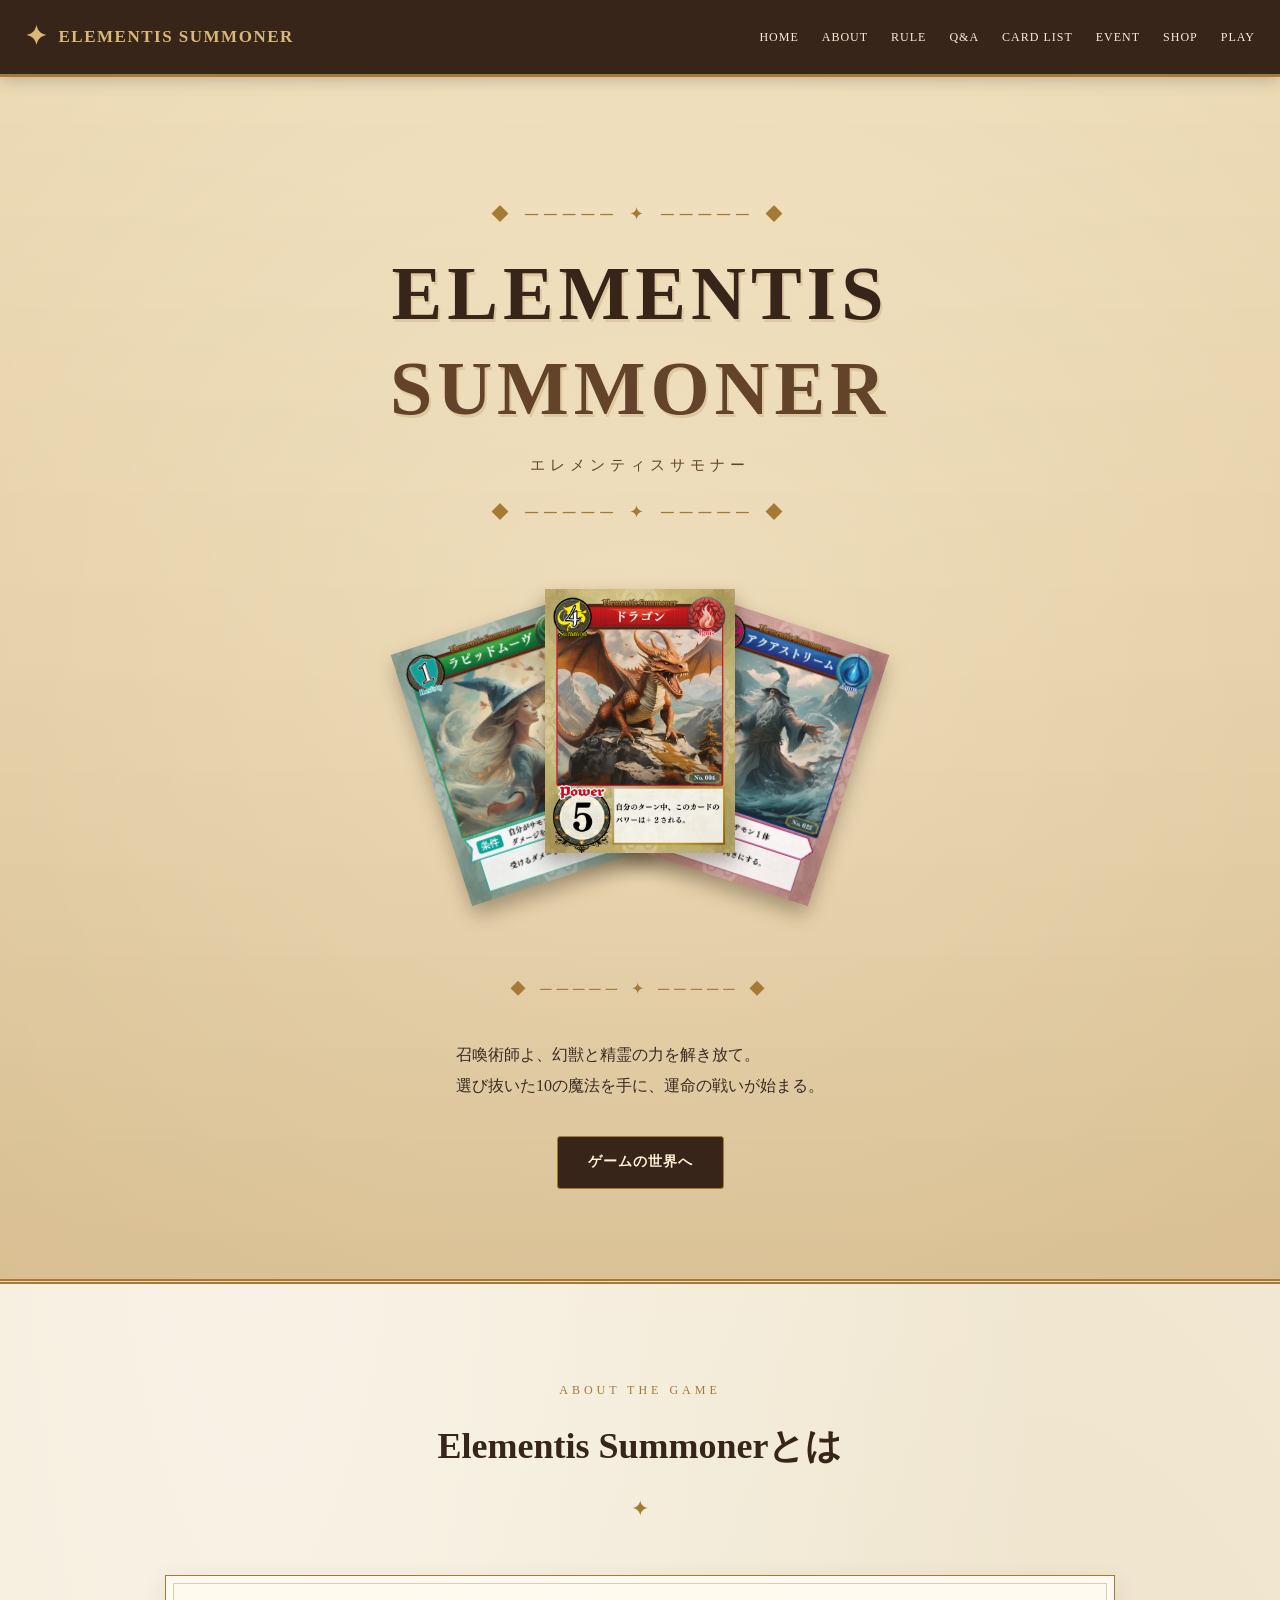
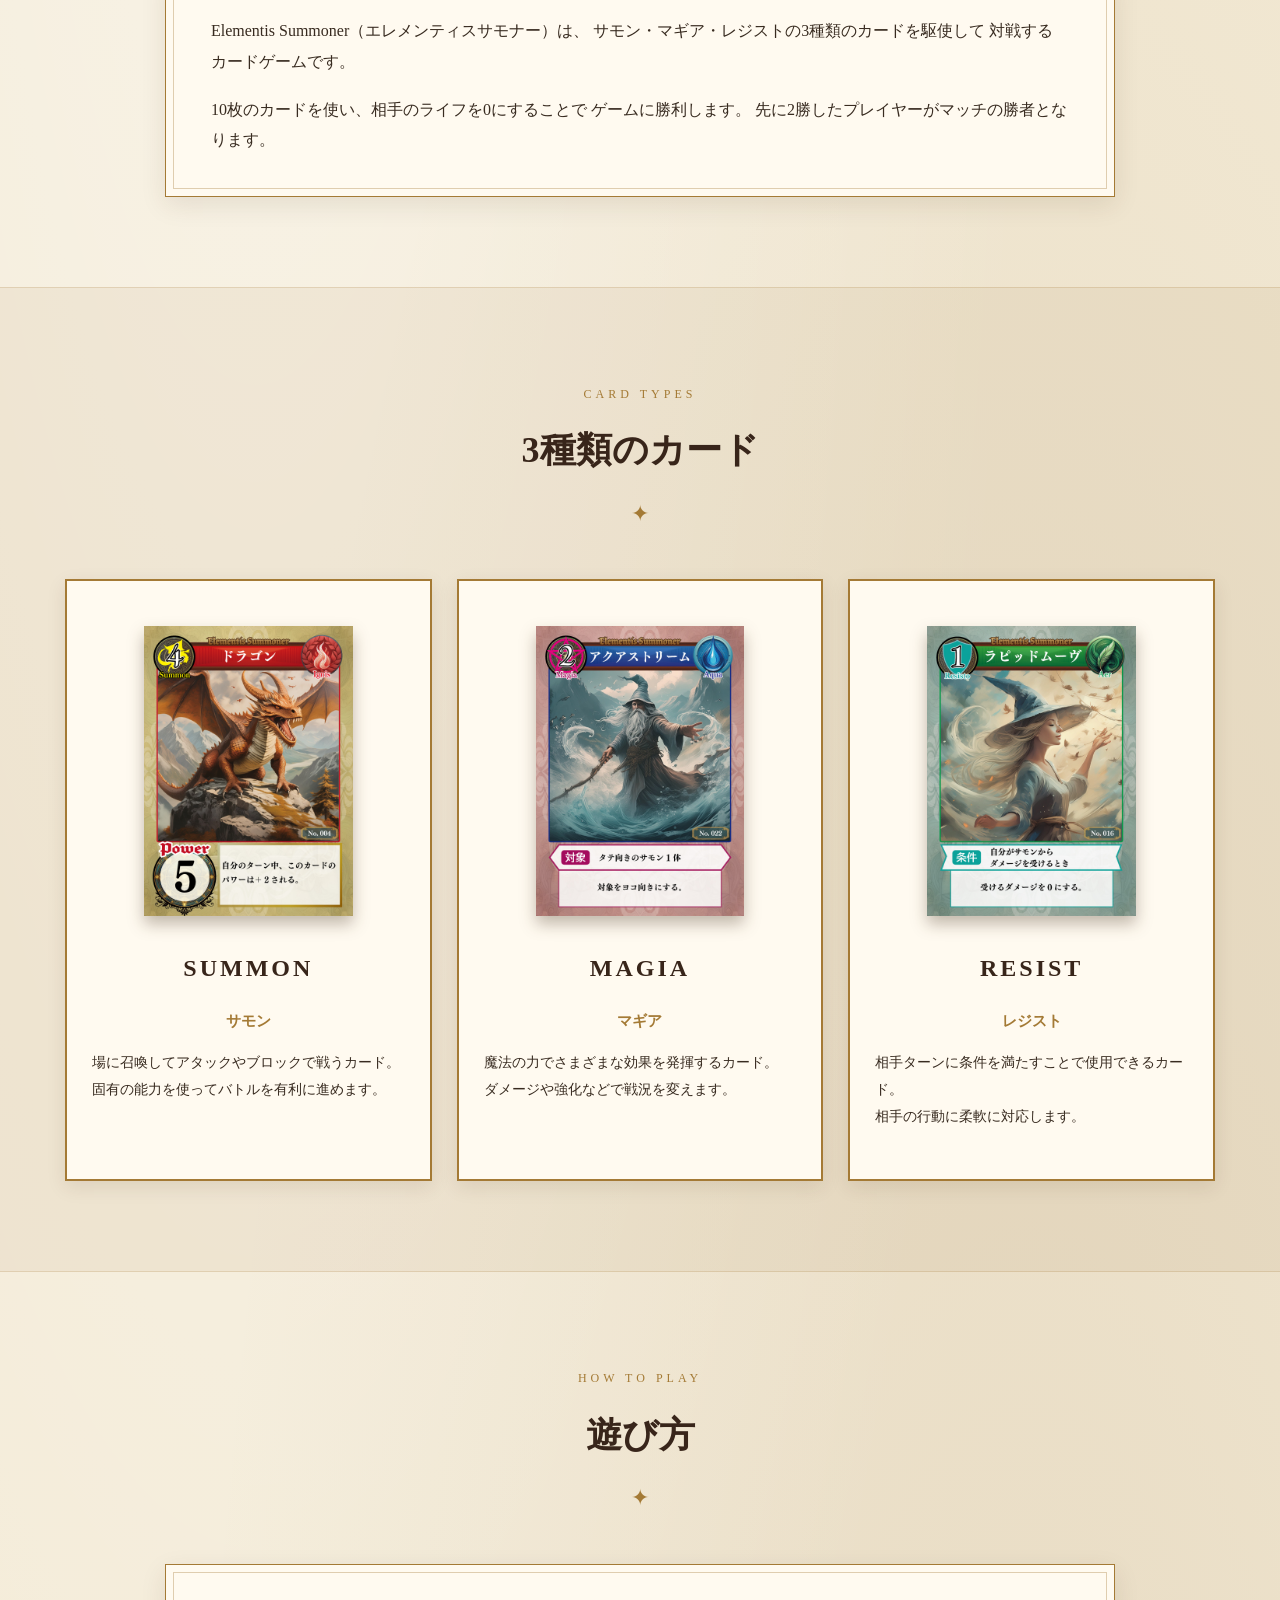
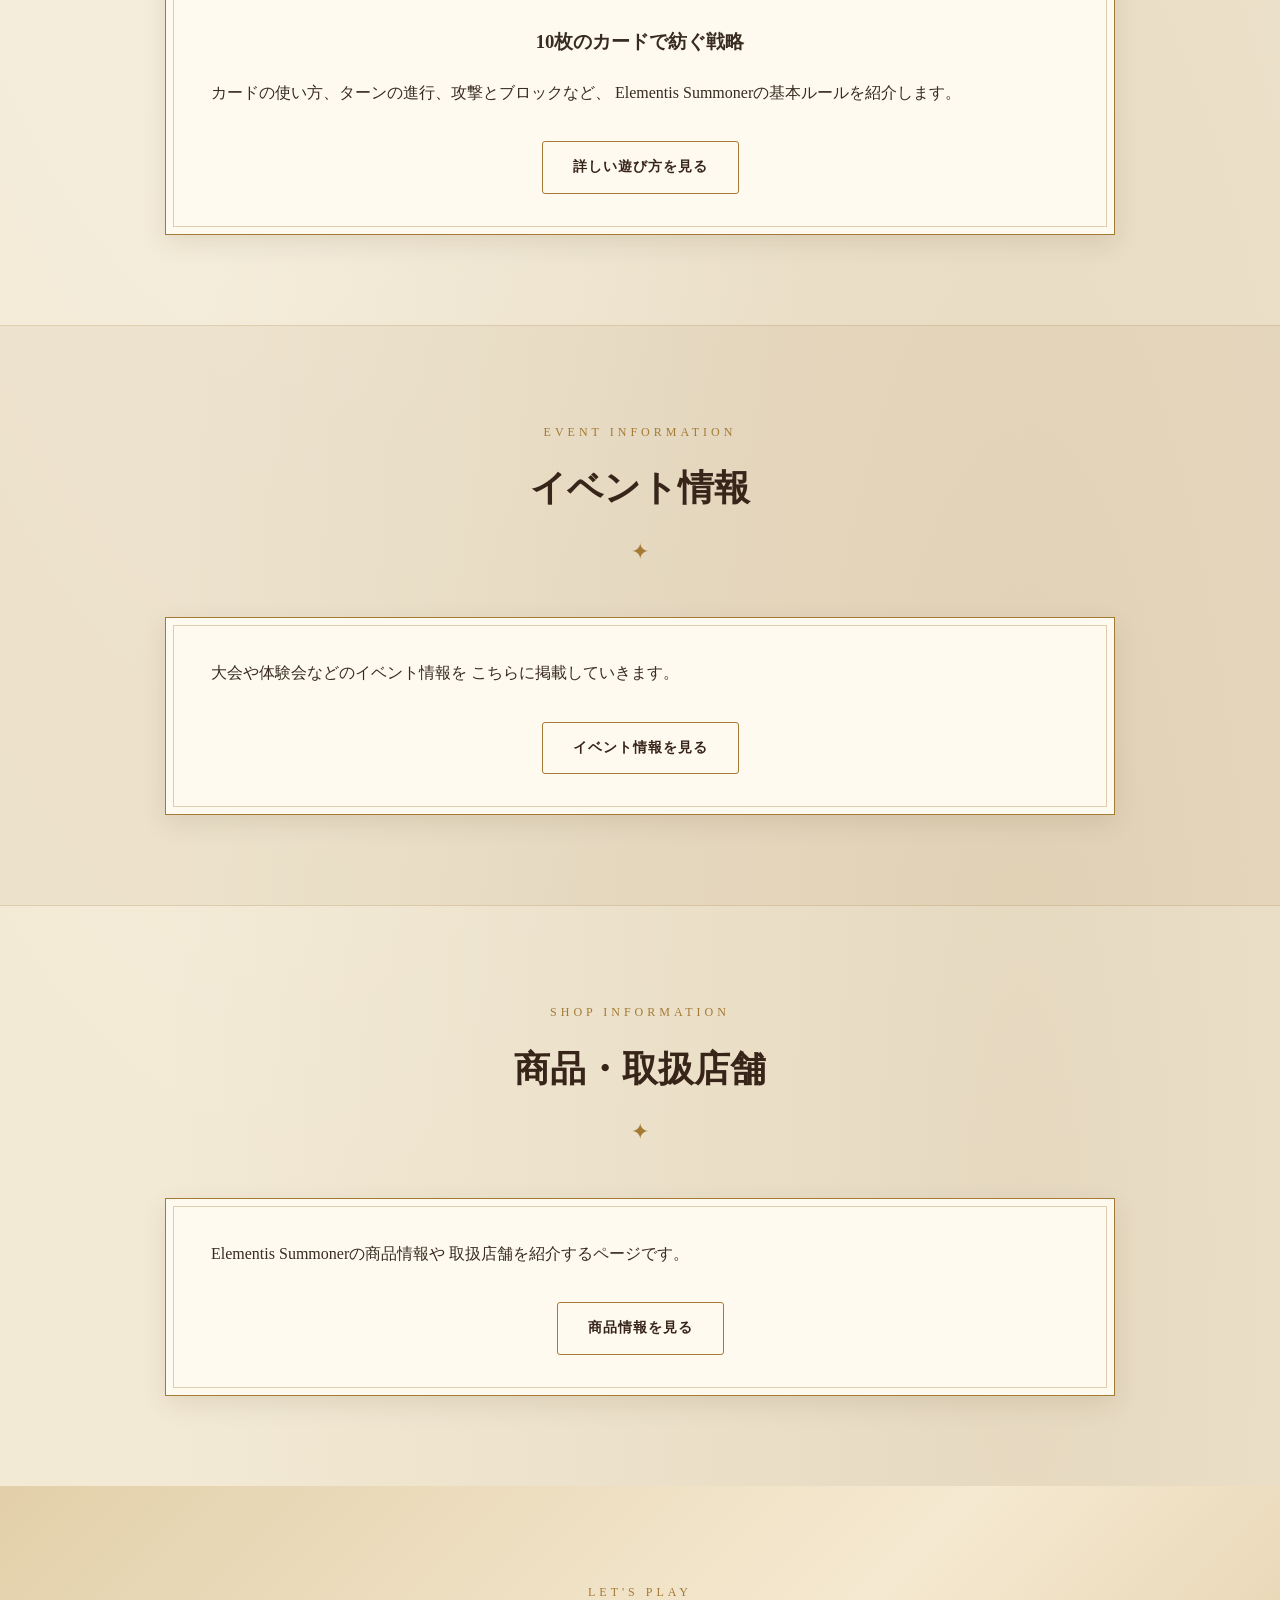
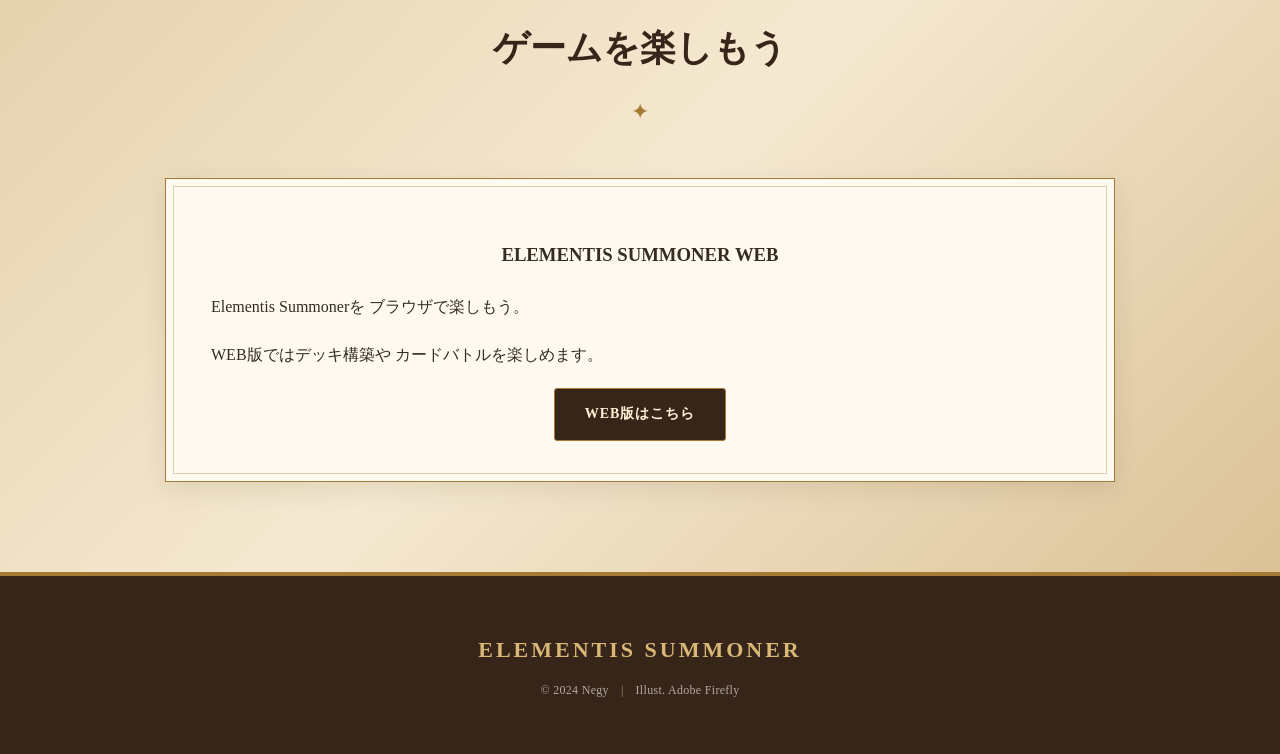
==== commit 136bb51c: "20261027" ====
--- a/index.html
+++ b/index.html
@@ -36,8 +36,11 @@
 
   <a href="./index.html#home">HOME</a>
   <a href="./index.html#about">ABOUT</a>
-  <a href="./rules.html">RULE</a>
-  <a href="./cards.html">CARD LIST</a>
+
+<a href="./rules.html">RULE</a>
+<a href="./faq.html">Q&A</a>
+<a href="./cards.html">CARD LIST</a>
+
   <a href="./event.html">EVENT</a>
   <a href="./shop.html">SHOP</a>
   <a href="./play.html">PLAY</a>
@@ -75,12 +78,13 @@
 </div>
 
 
+
 <div class="hero-cards">
 
-  <!-- 左：マギア -->
+  <!-- 左：レジスト -->
   <img
-    src="./images/card-magia.jpg"
-    alt="マギアカード"
+    src="./images/card-resist.jpg"
+    alt="レジストカード"
     class="hero-card hero-card-left"
   >
 
@@ -91,10 +95,10 @@
     class="hero-card hero-card-center"
   >
 
-  <!-- 右：レジスト -->
+  <!-- 右：マギア -->
   <img
-    src="./images/card-resist.jpg"
-    alt="レジストカード"
+    src="./images/card-magia.jpg"
+    alt="マギアカード"
     class="hero-card hero-card-right"
   >
 
@@ -106,7 +110,7 @@
 
       <p class="hero-description">
         召喚術師よ、幻獣と精霊の力を解き放て。<br>
-        選び抜いた10枚の魔法を手に、運命の戦いが始まる。
+        選び抜いた10の魔法を手に、運命の戦いが始まる。
       </p>
 
       <a href="#about" class="button button-primary">
@@ -224,7 +228,7 @@
       </div>
 
       <div class="paper-panel center">
-        <h3>10枚のカードから始まる戦略</h3>
+        <h3>10枚のカードで紡ぐ戦略</h3>
         <p>
           カードの使い方、ターンの進行、攻撃とブロックなど、
           Elementis Summonerの基本ルールを紹介します。
@@ -342,6 +346,7 @@
       カードバトルを楽しめます。
     </p>
 
+
     <a
       class="button button-primary"
       href="./play.html">
--- a/style.css
+++ b/style.css
@@ -2051,4 +2051,1703 @@
 
     font-size: 12px;
 
-}+}
+
+
+/* ==========================================
+   EVENT PAGE
+   過去のイベントカード
+========================================== */
+
+.event-card {
+
+    position: relative;
+
+    width: 100%;
+    max-width: 760px;
+
+    margin: 30px auto 0;
+    padding: 32px 36px;
+
+    background:
+        linear-gradient(
+            145deg,
+            #27241e 0%,
+            #1b1a18 60%,
+            #151513 100%
+        );
+
+    border: 1px solid #776447;
+    border-radius: 4px;
+
+    box-shadow:
+        0 12px 35px rgba(0,0,0,0.25),
+        inset 0 0 25px rgba(0,0,0,0.2);
+
+}
+
+
+/* ==========================================
+   ヘッダー
+========================================== */
+
+.event-card-header {
+
+    display: flex;
+
+    justify-content: space-between;
+    align-items: center;
+
+    gap: 12px;
+
+    margin-bottom: 22px;
+
+}
+
+
+/* 開催終了バッジ */
+
+.event-status {
+
+    display: inline-block;
+
+    padding: 5px 12px;
+
+    font-size: 12px;
+    letter-spacing: 1px;
+
+    border: 1px solid #81704f;
+    border-radius: 3px;
+
+}
+
+.event-status-ended {
+
+    color: #bcae91;
+
+    background: rgba(
+        129,112,79,0.12
+    );
+
+}
+
+
+/* 日付 */
+
+.event-card-date {
+
+    font-family: Georgia, serif;
+
+    font-size: 13px;
+    letter-spacing: 1.5px;
+
+    color: #bba77f;
+
+}
+
+
+/* ==========================================
+   イベントタイトル
+========================================== */
+
+.event-card-title {
+
+    margin: 0;
+
+    text-align: center;
+
+    font-size: 25px;
+    font-weight: 600;
+
+    letter-spacing: 2px;
+
+    color: #e0c997;
+
+}
+
+
+/* 装飾区切り */
+
+.event-card-divider {
+
+    display: flex;
+
+    align-items: center;
+    justify-content: center;
+
+    gap: 16px;
+
+    margin: 24px 0;
+
+    color: #9e865c;
+
+    font-size: 14px;
+
+}
+
+.event-card-divider::before,
+.event-card-divider::after {
+
+    content: "";
+
+    display: block;
+
+    flex: 1;
+    height: 1px;
+
+    background: linear-gradient(
+        90deg,
+        transparent,
+        #756347,
+        transparent
+    );
+
+}
+
+
+/* ==========================================
+   開催情報
+========================================== */
+
+.event-card-details {
+
+    display: flex;
+    flex-direction: column;
+
+    gap: 17px;
+
+}
+
+.event-detail-row {
+
+    display: grid;
+
+    grid-template-columns:
+        100px minmax(0, 1fr);
+
+    gap: 18px;
+
+    align-items: start;
+
+    text-align: left;
+
+}
+
+.event-detail-label {
+
+    color: #bca477;
+
+    font-size: 14px;
+    font-weight: 600;
+
+    letter-spacing: 1px;
+
+}
+
+/* ==========================================
+   イベント詳細の内容を左揃え
+========================================== */
+
+.event-detail-value {
+
+    color: #ded5c4;
+
+    font-size: 15px;
+
+    line-height: 1.8;
+
+    text-align: left;
+
+    display: block;
+
+    min-width: 0;
+
+}
+
+
+/* ==========================================
+   イベント説明
+========================================== */
+
+.event-card-description {
+
+    margin-top: 26px;
+    padding-top: 22px;
+
+    border-top: 1px solid
+        rgba(129,112,79,0.35);
+
+}
+
+.event-card-description p {
+
+    margin: 0 0 12px;
+
+    color: #c8beac;
+
+    font-size: 14px;
+
+    line-height: 1.9;
+
+}
+
+.event-card-description p:last-child {
+
+    margin-bottom: 0;
+
+}
+
+
+/* ==========================================
+   開催終了フッター
+========================================== */
+
+.event-card-footer {
+
+    margin-top: 26px;
+    padding-top: 18px;
+
+    border-top: 1px solid
+        rgba(129,112,79,0.35);
+
+    text-align: center;
+
+    color: #a89a82;
+
+    font-size: 13px;
+
+    letter-spacing: 1px;
+
+}
+
+
+/* ==========================================
+   スマートフォン対応
+========================================== */
+
+@media (max-width: 600px) {
+
+    .event-card {
+
+        padding: 24px 18px;
+
+        margin-top: 22px;
+
+    }
+
+    .event-card-title {
+
+        font-size: 21px;
+
+        letter-spacing: 1px;
+
+    }
+
+    .event-card-header {
+
+        gap: 8px;
+
+    }
+
+    .event-card-date {
+
+        font-size: 11px;
+
+        letter-spacing: 0.5px;
+
+    }
+
+
+
+    .event-detail-label {
+
+        font-size: 13px;
+
+    }
+
+
+    .event-card-description p {
+
+        font-size: 13px;
+
+    }
+
+}
+
+.event-card-description {
+
+    margin-top: 26px;
+    padding-top: 22px;
+
+    border-top: 1px solid rgba(129,112,79,0.35);
+
+    text-align: left;
+
+}
+
+.event-card-description p {
+
+    text-align: left;
+
+}
+
+
+/* ==========================================
+   SHOP PAGE
+   販売方法・取扱店舗
+========================================== */
+
+
+/* ==========================================
+   共通カード
+========================================== */
+
+.shop-sales-card,
+.shop-store-card {
+
+    position: relative;
+
+    width: 100%;
+    max-width: 760px;
+
+    margin: 30px auto 0;
+    padding: 34px 36px;
+
+    background: linear-gradient(
+        145deg,
+        #27241e 0%,
+        #1b1a18 60%,
+        #151513 100%
+    );
+
+    border: 1px solid #776447;
+    border-radius: 4px;
+
+    box-shadow:
+        0 12px 35px rgba(0,0,0,0.25),
+        inset 0 0 25px rgba(0,0,0,0.2);
+
+}
+
+
+/* ==========================================
+   オンラインショップ
+========================================== */
+
+.shop-sales-card {
+
+    text-align: center;
+
+}
+
+.shop-sales-symbol {
+
+    color: #bca477;
+
+    font-size: 25px;
+
+    margin-bottom: 18px;
+
+}
+
+.shop-sales-title {
+
+    color: #e0c997;
+
+    font-size: 25px;
+
+    letter-spacing: 2px;
+
+    margin-bottom: 18px;
+
+}
+
+.shop-sales-description {
+
+    color: #d0c7b7;
+
+    font-size: 15px;
+
+    line-height: 1.9;
+
+    margin-bottom: 28px;
+
+}
+
+
+/* ==========================================
+   オンラインショップボタン
+========================================== */
+
+.shop-sales-button {
+
+    display: inline-flex;
+
+    justify-content: center;
+    align-items: center;
+
+    gap: 12px;
+
+    min-height: 48px;
+
+    padding: 12px 28px;
+
+    color: #e0c997;
+
+    background: #302a20;
+
+    border: 1px solid #9b8056;
+    border-radius: 4px;
+
+    text-decoration: none;
+
+    font-size: 15px;
+
+    letter-spacing: 1px;
+
+    transition:
+        background 0.2s,
+        border-color 0.2s;
+
+}
+
+.shop-sales-button:hover {
+
+    background: #403526;
+
+    border-color: #c5a66f;
+
+}
+
+
+/* ==========================================
+   取扱店舗
+========================================== */
+
+.shop-store-header {
+
+    display: flex;
+
+    justify-content: space-between;
+    align-items: center;
+
+    gap: 12px;
+
+    margin-bottom: 22px;
+
+}
+
+.shop-store-label {
+
+    padding: 5px 12px;
+
+    color: #bcae91;
+
+    font-size: 12px;
+
+    border: 1px solid #81704f;
+    border-radius: 3px;
+
+    background: rgba(
+        129,112,79,0.12
+    );
+
+}
+
+.shop-store-region {
+
+    font-family: Georgia, serif;
+
+    font-size: 13px;
+
+    color: #bba77f;
+
+    letter-spacing: 1.5px;
+
+}
+
+.shop-store-title {
+
+    color: #e0c997;
+
+    font-size: 26px;
+
+    letter-spacing: 2px;
+
+    text-align: center;
+
+    margin: 0;
+
+}
+
+
+/* ==========================================
+   装飾区切り
+========================================== */
+
+.shop-store-divider {
+
+    display: flex;
+
+    justify-content: center;
+    align-items: center;
+
+    gap: 16px;
+
+    margin: 24px 0;
+
+    color: #9e865c;
+
+    font-size: 14px;
+
+}
+
+.shop-store-divider::before,
+.shop-store-divider::after {
+
+    content: "";
+
+    display: block;
+
+    flex: 1;
+    height: 1px;
+
+    background: linear-gradient(
+        90deg,
+        transparent,
+        #756347,
+        transparent
+    );
+
+}
+
+
+/* ==========================================
+   店舗情報
+========================================== */
+
+.shop-store-details {
+
+    display: flex;
+    flex-direction: column;
+
+    gap: 18px;
+
+    text-align: left;
+
+}
+
+.shop-store-row {
+
+    display: grid;
+
+    grid-template-columns:
+        100px minmax(0,1fr);
+
+    gap: 18px;
+
+    align-items: start;
+
+    text-align: left;
+
+}
+
+.shop-store-item-label {
+
+    color: #bca477;
+
+    font-size: 14px;
+
+    font-weight: 600;
+
+    letter-spacing: 1px;
+
+}
+
+.shop-store-item-value {
+
+    color: #ded5c4;
+
+    font-size: 15px;
+
+    line-height: 1.8;
+
+    text-align: left;
+
+    min-width: 0;
+
+}
+
+
+/* ==========================================
+   営業案内
+========================================== */
+
+.shop-store-notes {
+
+    margin-top: 26px;
+    padding-top: 22px;
+
+    border-top: 1px solid
+        rgba(129,112,79,0.35);
+
+    text-align: left;
+
+}
+
+.shop-store-notes p {
+
+    margin: 0 0 12px;
+
+    color: #c8beac;
+
+    font-size: 14px;
+
+    line-height: 1.9;
+
+    text-align: left;
+
+}
+
+.shop-store-notes p:last-child {
+
+    margin-bottom: 0;
+
+}
+
+
+/* ==========================================
+   Googleマップボタン
+========================================== */
+
+.shop-store-map-button {
+
+    display: flex;
+
+    justify-content: center;
+    align-items: center;
+
+    gap: 10px;
+
+    width: fit-content;
+    max-width: 100%;
+
+    min-height: 46px;
+
+    margin: 26px auto 0;
+
+    padding: 11px 22px;
+
+    color: #e0c997;
+
+    background: #302a20;
+
+    border: 1px solid #9b8056;
+    border-radius: 4px;
+
+    text-decoration: none;
+
+    font-size: 14px;
+
+    letter-spacing: 0.5px;
+
+    transition:
+        background 0.2s,
+        border-color 0.2s;
+
+}
+
+.shop-store-map-button:hover {
+
+    background: #403526;
+
+    border-color: #c5a66f;
+
+}
+
+
+/* ==========================================
+   スマートフォン対応
+========================================== */
+
+@media (max-width: 600px) {
+
+    .shop-sales-card,
+    .shop-store-card {
+
+        margin-top: 22px;
+
+        padding: 24px 18px;
+
+    }
+
+    .shop-sales-title {
+
+        font-size: 22px;
+
+        letter-spacing: 1px;
+
+    }
+
+    .shop-store-title {
+
+        font-size: 23px;
+
+    }
+
+    .shop-sales-description {
+
+        font-size: 14px;
+
+    }
+
+    .shop-store-row {
+
+        grid-template-columns:
+            75px minmax(0,1fr);
+
+        gap: 12px;
+
+    }
+
+    .shop-store-item-label {
+
+        font-size: 13px;
+
+    }
+
+    .shop-store-item-value {
+
+        font-size: 13px;
+
+    }
+
+    .shop-store-notes p {
+
+        font-size: 13px;
+
+    }
+
+    .shop-sales-button,
+    .shop-store-map-button {
+
+        font-size: 13px;
+
+        padding: 11px 16px;
+
+    }
+
+}
+
+
+/* ==========================================
+   SHOP - Drop Gear QRコード
+========================================== */
+
+.shop-store-qr {
+
+    margin-top: 26px;
+    padding-top: 26px;
+
+    border-top: 1px solid rgba(129,112,79,0.35);
+
+    text-align: center;
+
+}
+
+.shop-store-qr h4 {
+
+    margin-bottom: 12px;
+
+    color: #e0c997;
+
+    font-size: 18px;
+    font-weight: 600;
+
+    letter-spacing: 1px;
+
+}
+
+.shop-store-qr > p {
+
+    color: #c8beac;
+
+    font-size: 14px;
+    line-height: 1.8;
+
+}
+
+.shop-store-qr-image {
+
+    width: 220px;
+    max-width: 100%;
+
+    margin: 20px auto;
+
+    padding: 10px;
+
+    background: #ffffff;
+
+    border-radius: 4px;
+
+}
+
+.shop-store-qr-image img {
+
+    display: block;
+
+    width: 100%;
+    height: auto;
+
+}
+
+.shop-store-qr .shop-store-qr-guide {
+
+    color: #a89a82;
+
+    font-size: 12px;
+
+}
+
+@media (max-width: 600px) {
+
+    .shop-store-qr-image {
+
+        width: 200px;
+
+    }
+
+    .shop-store-qr h4 {
+
+        font-size: 16px;
+
+    }
+
+}
+/* ==========================================
+   トップページ
+   すべての説明文を左揃え
+========================================== */
+
+/* 各セクションの説明文 */
+#about .paper-panel p,
+#rules .paper-panel p,
+#events .paper-panel p,
+#shop .paper-panel p,
+#play .paper-panel p {
+
+    text-align: left;
+
+}
+
+/* 3種類のカードの説明文 */
+#cards .feature-description {
+
+    text-align: left;
+
+}
+
+/* トップのキャッチコピー */
+#home .hero-description {
+
+    text-align: left;
+
+}
+
+
+/* ==========================================
+   サイト全体
+   説明文の左揃え統一
+========================================== */
+
+/* 基本の文章 */
+main p {
+    text-align: left;
+}
+
+/* トップページの説明パネル */
+.paper-panel p {
+    text-align: left;
+}
+
+/* カード紹介文 */
+.feature-description {
+    text-align: left;
+}
+
+/* イベント情報 */
+.event-detail-row,
+.event-detail-value,
+.event-card-description,
+.event-card-description p {
+    text-align: left;
+}
+
+/* ショップ情報 */
+.shop-store-details,
+.shop-store-row,
+.shop-store-item-value,
+.shop-store-notes,
+.shop-store-notes p {
+    text-align: left;
+}
+
+/* ルールページの説明 */
+.rule-section p,
+.rule-content p {
+    text-align: left;
+}
+
+/* ==========================================
+   中央揃えを維持する部分
+========================================== */
+
+/* ページタイトル・見出し */
+.rule-hero,
+.section-heading,
+.hero-title-area {
+    text-align: center;
+}
+
+/* トップページのキャッチコピー */
+.hero-description {
+    text-align: center;
+}
+
+/* イベント開催予定なしの案内 */
+.event-empty,
+.event-empty p {
+    text-align: center;
+}
+
+/* イベント終了案内 */
+.event-card-footer {
+    text-align: center;
+}
+
+/* オンラインショップ案内 */
+.shop-sales-card,
+.shop-sales-card p {
+    text-align: center;
+}
+
+/* 店舗QRコードの案内 */
+.shop-store-qr,
+.shop-store-qr p {
+    text-align: center;
+}
+
+/* フッター */
+.site-footer,
+.site-footer p {
+    text-align: center;
+}
+/* ==========================================
+   英語タイトル・日本語タイトル
+   中央揃え
+========================================== */
+
+/* ページ上部のタイトル */
+.rule-hero h1,
+.rule-hero > p {
+    text-align: center;
+}
+
+/* セクションの見出し */
+.section-heading h2,
+.section-heading .section-en {
+    text-align: center;
+}
+
+/* カードの英語名・日本語名 */
+.feature-card h3,
+.feature-card .feature-jp {
+    text-align: center;
+}
+
+/* トップページの英語タイトル・日本語名 */
+.hero-main-title,
+.hero-title-jp {
+    text-align: center;
+}
+
+
+/* ==========================================
+   ELEMENTIS SUMMONER
+   FAQ PAGE
+========================================== */
+
+
+/* ==========================================
+   ページ全体
+========================================== */
+
+.faq-container {
+
+    width: 100%;
+    max-width: 1000px;
+
+    margin: 0 auto;
+    padding: 35px 20px 80px;
+
+}
+
+
+/* ==========================================
+   ページ説明
+========================================== */
+
+.faq-introduction {
+
+    max-width: 760px;
+
+    margin: 0 auto 35px;
+
+}
+
+.faq-introduction p {
+
+    font-size: 15px;
+    line-height: 2;
+
+    text-align: left;
+
+}
+
+
+/* ==========================================
+   カテゴリーリンク
+========================================== */
+
+.faq-category-nav {
+
+    display: grid;
+
+    grid-template-columns:
+        repeat(3, minmax(0,1fr));
+
+    gap: 12px;
+
+    max-width: 760px;
+
+    margin: 0 auto 55px;
+
+}
+
+.faq-category-nav a {
+
+    display: flex;
+
+    align-items: center;
+    justify-content: center;
+
+    min-height: 65px;
+
+    padding: 12px;
+
+    background: #241d18;
+
+    border: 1px solid #9b8056;
+    border-radius: 4px;
+
+    color: #e0c997;
+
+    font-size: 14px;
+    font-weight: 600;
+
+    text-align: center;
+    text-decoration: none;
+
+    transition:
+        background 0.2s,
+        border-color 0.2s;
+
+}
+
+.faq-category-nav a:hover {
+
+    background: #403526;
+
+    border-color: #c5a66f;
+
+}
+
+
+/* ==========================================
+   Q&A セクション
+========================================== */
+
+.faq-section {
+
+    max-width: 760px;
+
+    margin: 0 auto 65px;
+
+    scroll-margin-top: 90px;
+
+}
+
+.faq-section h2 {
+
+    margin-bottom: 8px;
+
+    font-size: 25px;
+
+    text-align: center;
+
+}
+
+.faq-section-en {
+
+    margin-bottom: 28px;
+
+    color: #98794f;
+
+    font-family: Georgia, serif;
+
+    font-size: 13px;
+
+    letter-spacing: 2px;
+
+    text-align: center !important;
+
+}
+
+
+/* ==========================================
+   質問一覧
+========================================== */
+
+.faq-list {
+
+    display: flex;
+    flex-direction: column;
+
+    gap: 12px;
+
+}
+
+
+/* ==========================================
+   Q&Aカード
+========================================== */
+
+.faq-item {
+
+    background: #faf5ea;
+
+    border: 1px solid #c5ad83;
+    border-radius: 4px;
+
+    overflow: hidden;
+
+}
+
+
+/* ==========================================
+   質問
+========================================== */
+
+.faq-item summary {
+
+    display: flex;
+
+    align-items: flex-start;
+
+    gap: 12px;
+
+    padding: 20px;
+
+    cursor: pointer;
+
+    list-style: none;
+
+    color: #38271c;
+
+    font-size: 15px;
+
+    line-height: 1.8;
+
+    text-align: left;
+
+}
+
+.faq-item summary::-webkit-details-marker {
+
+    display: none;
+
+}
+
+.faq-item summary::after {
+
+    content: "+";
+
+    margin-left: auto;
+
+    color: #98794f;
+
+    font-size: 22px;
+
+    line-height: 1;
+
+}
+
+.faq-item[open] summary::after {
+
+    content: "−";
+
+}
+
+
+/* ==========================================
+   Q マーク
+========================================== */
+
+.faq-question-mark {
+
+    flex-shrink: 0;
+
+    color: #245a86;
+
+    font-family: Georgia, serif;
+
+    font-size: 19px;
+    font-weight: bold;
+
+}
+
+
+/* ==========================================
+   質問本文
+========================================== */
+
+.faq-question-text {
+
+    flex: 1;
+
+    min-width: 0;
+
+}
+
+
+/* ==========================================
+   回答
+========================================== */
+
+.faq-answer {
+
+    display: flex;
+
+    align-items: flex-start;
+
+    gap: 12px;
+
+    padding: 18px 20px 22px;
+
+    border-top: 1px solid #ded0b8;
+
+    background: #f1e6d0;
+
+}
+
+
+/* ==========================================
+   A マーク
+========================================== */
+
+.faq-answer-mark {
+
+    flex-shrink: 0;
+
+    color: #a04438;
+
+    font-family: Georgia, serif;
+
+    font-size: 19px;
+    font-weight: bold;
+
+}
+
+
+/* ==========================================
+   回答本文
+========================================== */
+
+.faq-answer p {
+
+    flex: 1;
+
+    min-width: 0;
+
+    margin: 0;
+
+    color: #38271c;
+
+    font-size: 14px;
+
+    line-height: 1.9;
+
+    text-align: left;
+
+}
+
+
+/* ==========================================
+   未掲載カテゴリー
+========================================== */
+
+.faq-empty {
+
+    padding: 35px 20px;
+
+    background: #faf5ea;
+
+    border: 1px solid #c5ad83;
+
+    text-align: center;
+
+}
+
+.faq-empty-symbol {
+
+    margin-bottom: 12px;
+
+    color: #98794f;
+
+    font-size: 20px;
+
+}
+
+.faq-empty p {
+
+    color: #67553e;
+
+    font-size: 14px;
+
+    text-align: center;
+
+}
+
+
+/* ==========================================
+   ルールページへのリンク
+========================================== */
+
+.faq-rule-link {
+
+    max-width: 760px;
+
+    margin: 20px auto 0;
+
+    padding: 35px 20px;
+
+    border-top: 1px solid #c5ad83;
+
+    text-align: center;
+
+}
+
+.faq-rule-link p {
+
+    margin-bottom: 22px;
+
+    font-size: 14px;
+
+    line-height: 1.9;
+
+    text-align: center;
+
+}
+
+
+/* ==========================================
+   スマートフォン対応
+========================================== */
+
+@media (max-width: 600px) {
+
+    .faq-container {
+
+        padding: 25px 15px 60px;
+
+    }
+
+    .faq-category-nav {
+
+        grid-template-columns: 1fr;
+
+        gap: 10px;
+
+        margin-bottom: 45px;
+
+    }
+
+    .faq-category-nav a {
+
+        min-height: 50px;
+
+        font-size: 14px;
+
+    }
+
+    .faq-section {
+
+        margin-bottom: 50px;
+
+    }
+
+    .faq-section h2 {
+
+        font-size: 21px;
+
+    }
+
+    .faq-item summary {
+
+        padding: 15px 13px;
+
+        gap: 9px;
+
+        font-size: 13px;
+
+    }
+
+    .faq-answer {
+
+        padding: 15px 13px;
+
+        gap: 9px;
+
+    }
+
+    .faq-answer p {
+
+        font-size: 13px;
+
+    }
+
+}
+
+
+/* ==========================================
+   RULE PAGE
+   FAQ LINKS
+========================================== */
+
+
+/* ==========================================
+   上部クイックリンク
+========================================== */
+
+.rule-faq-quicklink {
+
+    max-width: 900px;
+
+    margin: 25px auto 45px;
+    padding: 20px;
+
+    background: #f7f0e2;
+
+    border: 1px solid #c5ad83;
+    border-radius: 4px;
+
+    text-align: center;
+
+}
+
+.rule-faq-quicklink-label {
+
+    display: block;
+
+    margin-bottom: 8px;
+
+    color: #98794f;
+
+    font-family: Georgia, serif;
+    font-size: 12px;
+
+    letter-spacing: 2px;
+
+}
+
+.rule-faq-quicklink p {
+
+    margin: 0 0 15px;
+
+    color: #38271c;
+
+    font-size: 14px;
+    line-height: 1.8;
+
+    text-align: center;
+
+}
+
+.rule-faq-quicklink-button {
+
+    display: inline-flex;
+
+    align-items: center;
+    justify-content: center;
+
+    gap: 12px;
+
+    padding: 12px 22px;
+
+    background: #2c241e;
+
+    border: 1px solid #b99a62;
+    border-radius: 3px;
+
+    color: #f0ddb3;
+
+    font-size: 14px;
+    font-weight: bold;
+
+    text-decoration: none;
+
+    transition:
+        background 0.2s,
+        border-color 0.2s;
+
+}
+
+.rule-faq-quicklink-button:hover {
+
+    background: #493928;
+
+    border-color: #dfc18a;
+
+}
+
+
+/* ==========================================
+   下部Q&A案内
+========================================== */
+
+.rule-faq-guide {
+
+    max-width: 1000px;
+
+    margin: 60px auto 80px;
+    padding: 0 20px;
+
+}
+
+.rule-faq-guide-panel {
+
+    max-width: 800px;
+
+    margin: 25px auto 0;
+    padding: 35px 25px;
+
+    background: #f7f0e2;
+
+    border: 1px solid #c5ad83;
+    border-radius: 4px;
+
+    text-align: center;
+
+}
+
+.rule-faq-guide-panel h3 {
+
+    margin: 0 0 15px;
+
+    color: #38271c;
+
+    font-size: 22px;
+
+    text-align: center;
+
+}
+
+.rule-faq-guide-panel p {
+
+    max-width: 650px;
+
+    margin: 0 auto 25px;
+
+    color: #59442d;
+
+    font-size: 14px;
+    line-height: 2;
+
+    text-align: left;
+
+}
+
+.rule-faq-guide-button {
+
+    display: inline-block;
+
+    padding: 13px 30px;
+
+    background: #2c241e;
+
+    border: 1px solid #b99a62;
+    border-radius: 3px;
+
+    color: #f0ddb3;
+
+    font-size: 14px;
+    font-weight: bold;
+
+    text-decoration: none;
+
+    transition: background 0.2s;
+
+}
+
+.rule-faq-guide-button:hover {
+
+    background: #493928;
+
+}
+
+
+/* ==========================================
+   スマートフォン
+========================================== */
+
+@media (max-width: 600px) {
+
+    .rule-faq-quicklink {
+
+        margin: 15px 15px 35px;
+        padding: 18px 12px;
+
+    }
+
+    .rule-faq-quicklink p {
+
+        font-size: 13px;
+
+    }
+
+    .rule-faq-guide {
+
+        margin: 45px auto 60px;
+        padding: 0 15px;
+
+    }
+
+    .rule-faq-guide-panel {
+
+        padding: 25px 18px;
+
+    }
+
+    .rule-faq-guide-panel h3 {
+
+        font-size: 19px;
+
+    }
+
+    .rule-faq-guide-panel p {
+
+        font-size: 13px;
+
+    }
+
+}
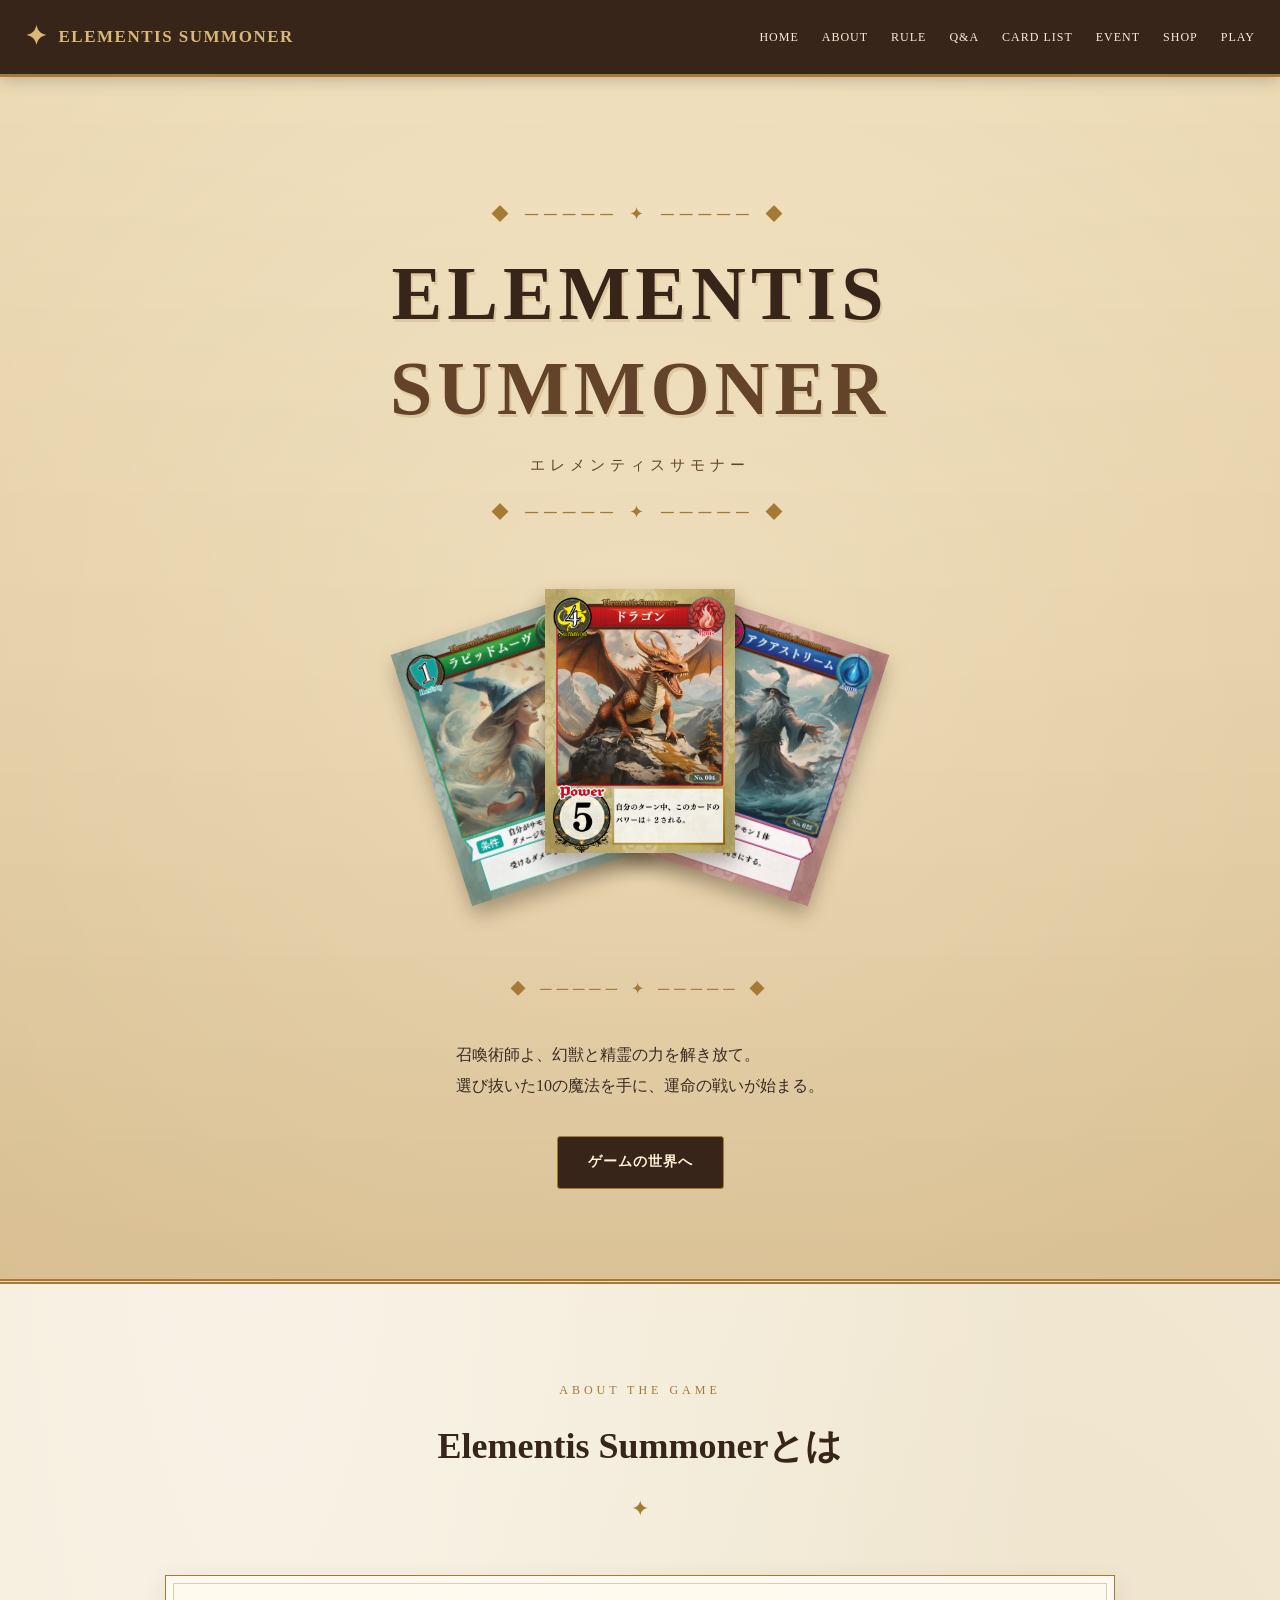
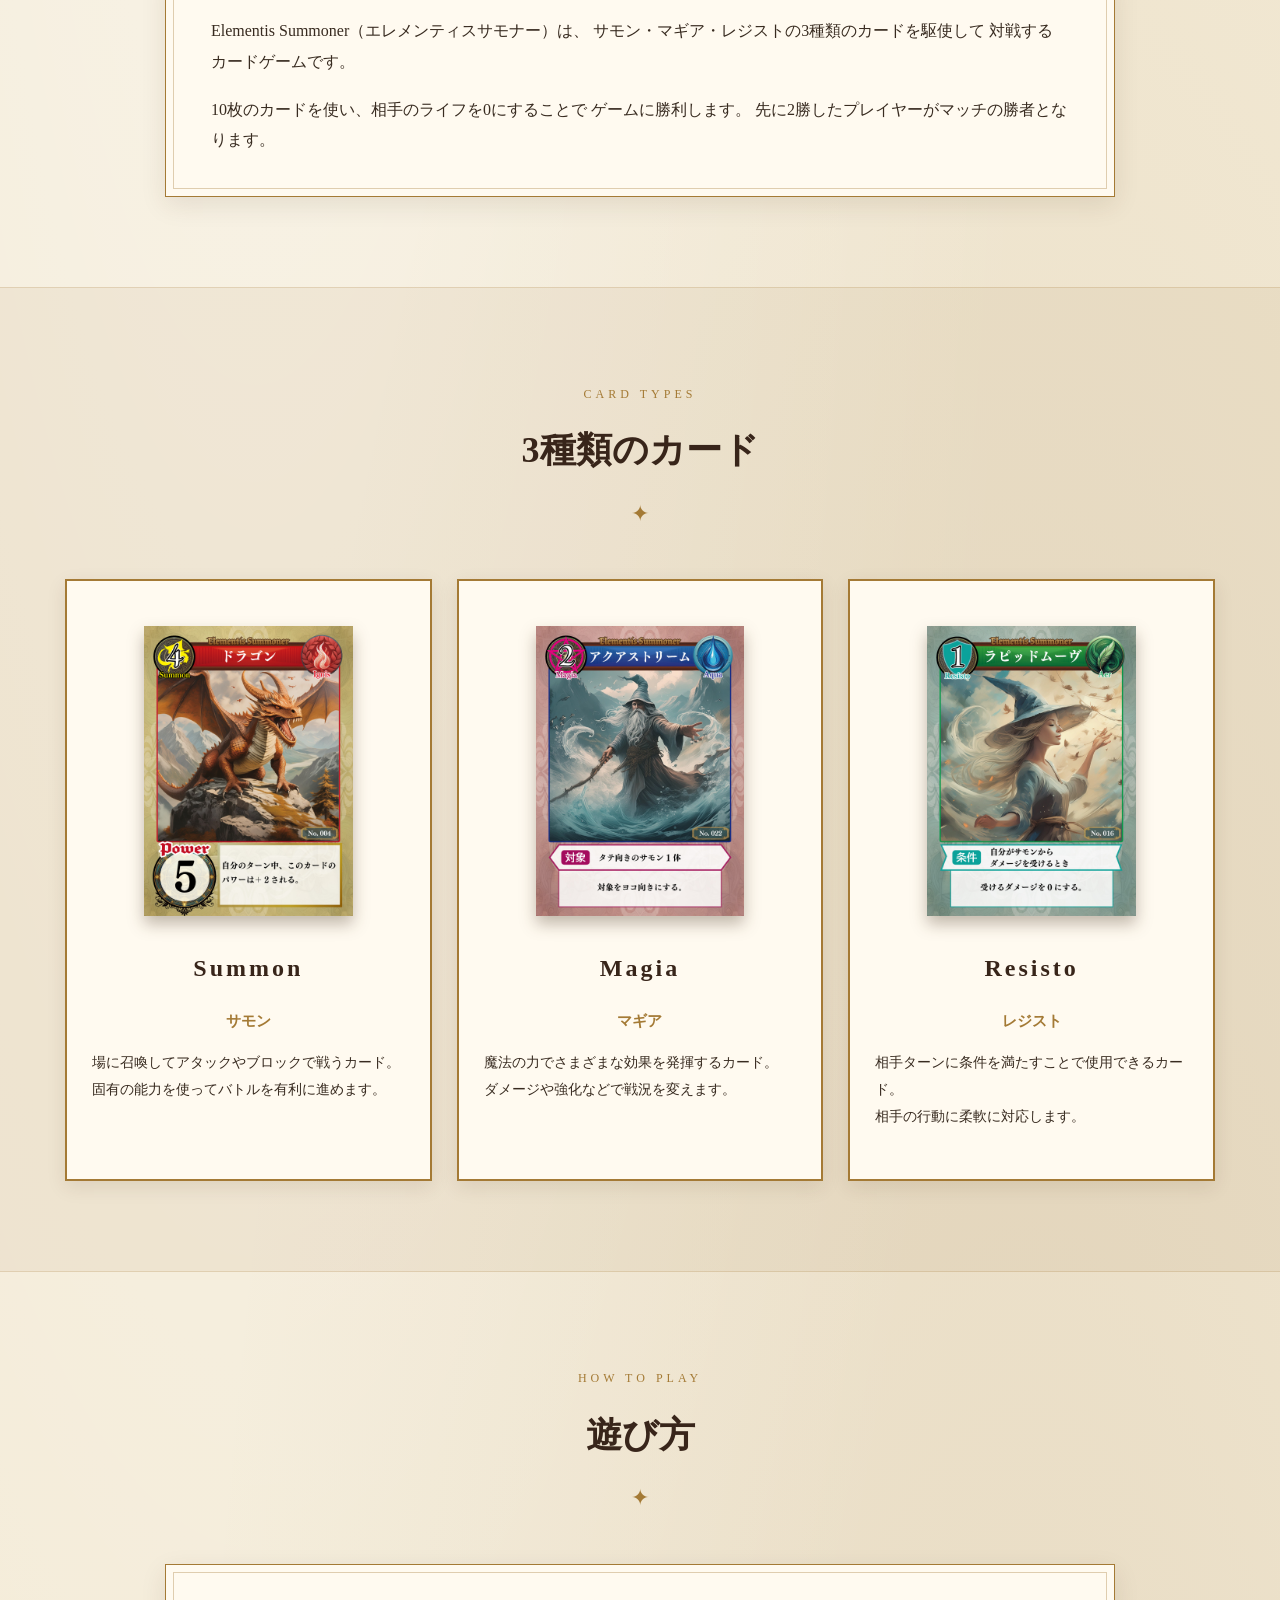
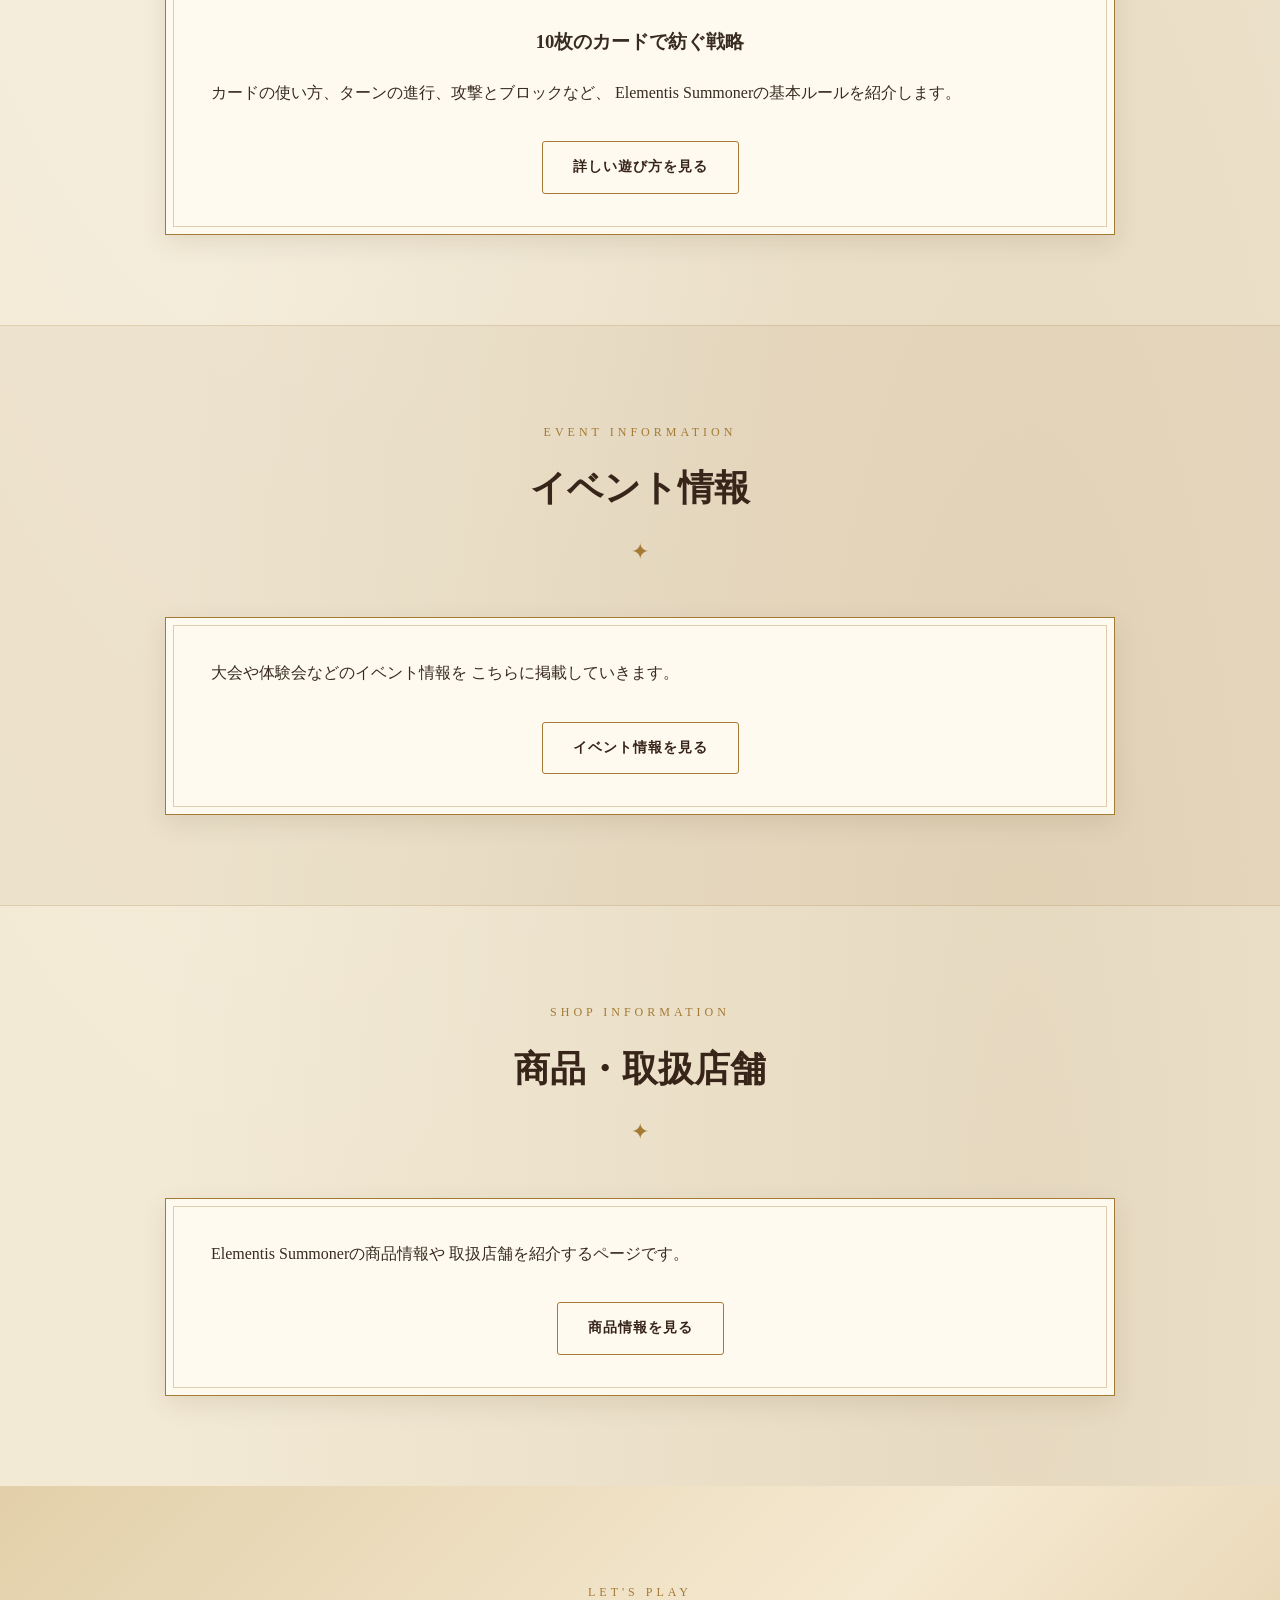
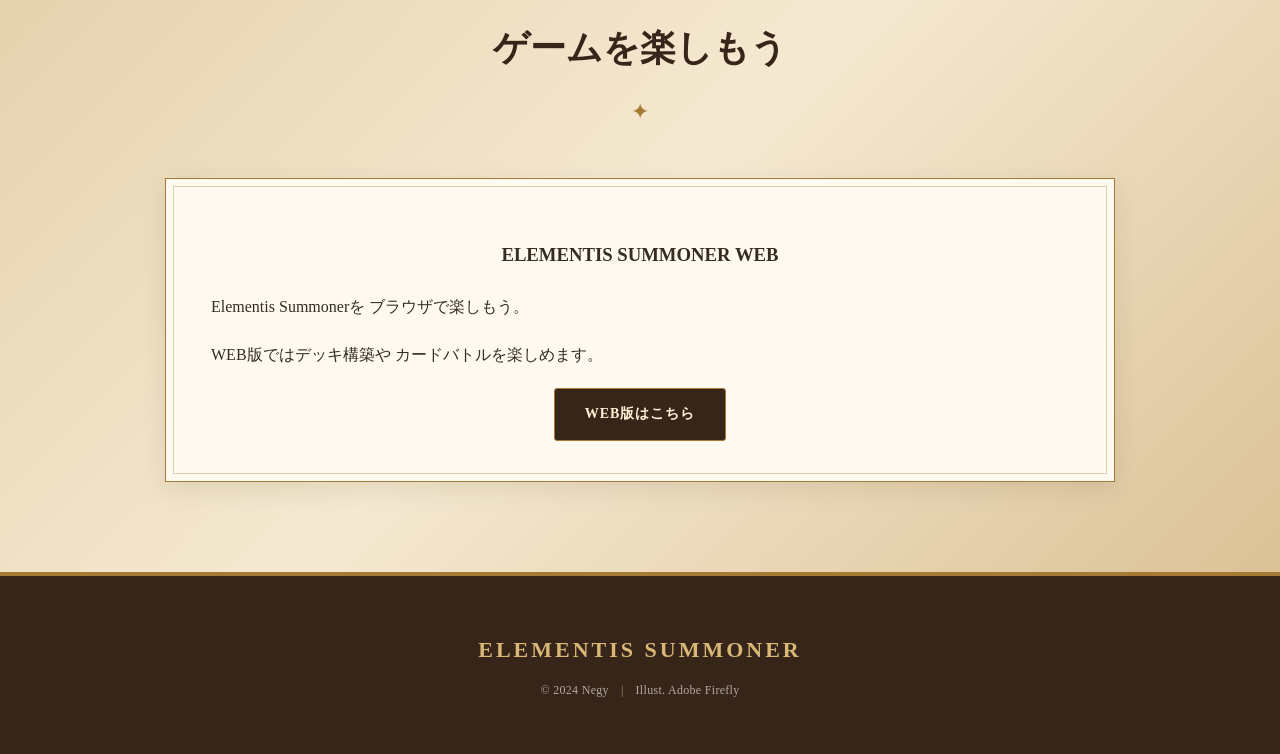
==== commit 6aaaf0d7: "20261031-1" ====
--- a/index.html
+++ b/index.html
@@ -163,7 +163,7 @@
       >
     </div>
 
-    <h3>SUMMON</h3>
+    <h3>Summon</h3>
     <p class="feature-jp">サモン</p>
 
     <p class="feature-description">
@@ -184,7 +184,7 @@
       >
     </div>
 
-    <h3>MAGIA</h3>
+    <h3>Magia</h3>
     <p class="feature-jp">マギア</p>
 
     <p class="feature-description">
@@ -205,7 +205,7 @@
       >
     </div>
 
-    <h3>RESIST</h3>
+    <h3>Resisto</h3>
     <p class="feature-jp">レジスト</p>
 
     <p class="feature-description">
--- a/style.css
+++ b/style.css
@@ -2505,9 +2505,9 @@
 
     letter-spacing: 1px;
 
-    transition:
-        background 0.2s,
-        border-color 0.2s;
+transition:
+    background 0.2s,
+    border-color 0.2s;
 
 }
 
@@ -3119,12 +3119,13 @@
    カテゴリーリンク
 ========================================== */
 
+
 .faq-category-nav {
 
     display: grid;
 
     grid-template-columns:
-        repeat(3, minmax(0,1fr));
+        repeat(4, minmax(0, 1fr));
 
     gap: 12px;
 
@@ -3133,6 +3134,7 @@
     margin: 0 auto 55px;
 
 }
+
 
 .faq-category-nav a {
 
@@ -3472,15 +3474,18 @@
 
     }
 
-    .faq-category-nav {
-
-        grid-template-columns: 1fr;
-
-        gap: 10px;
-
-        margin-bottom: 45px;
-
-    }
+
+.faq-category-nav {
+
+    grid-template-columns:
+        repeat(2, minmax(0, 1fr));
+
+    gap: 10px;
+
+    margin-bottom: 45px;
+
+}
+
 
     .faq-category-nav a {
 
